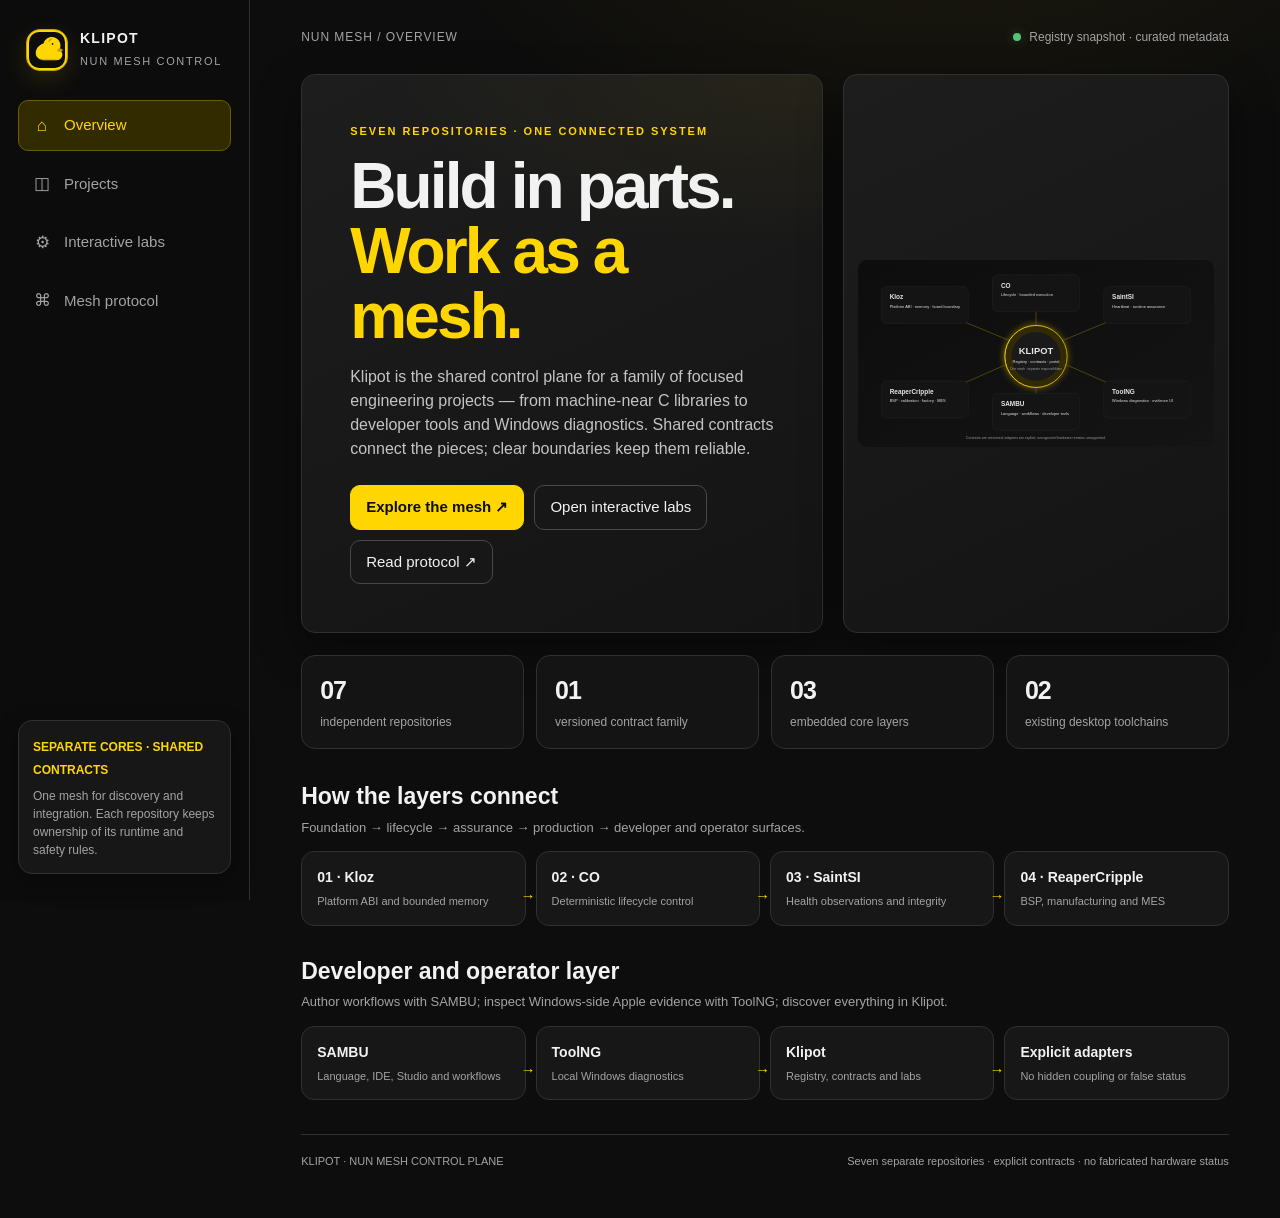
==== web/index.html @ ec39c2b4 "Modernize Klipot portal with Duck UI system" ====
<!doctype html>
<html lang="en">
<head>
<meta charset="utf-8"><meta name="viewport" content="width=device-width,initial-scale=1">
<meta name="theme-color" content="#0D0D0D"><meta name="description" content="NUN Mesh — a connected engineering workspace for seven focused repositories.">
<title>Klipot · NUN Mesh</title>
<style>
:root{color-scheme:dark;--bg:#091321;--surface:#101f31;--surface2:#15283e;--stroke:#28425e;--ink:#edf5ff;--muted:#9bb0c8;--mint:#78e0c7;--blue:#7aa9ff;--gold:#f0c36a;--red:#ff7e85;--green:#7bd7a7;--radius:18px;font:15px/1.5 Inter,ui-sans-serif,system-ui,-apple-system,"Segoe UI",sans-serif}
*{box-sizing:border-box}body{margin:0;background:radial-gradient(1100px 620px at 70% -10%,#1a3350 0%,transparent 60%),var(--bg);color:var(--ink);min-height:100vh}button,input,select{font:inherit}button{cursor:pointer}a{color:inherit;text-decoration:none}.app{display:grid;grid-template-columns:250px minmax(0,1fr);min-height:100vh}.rail{position:sticky;top:0;height:100vh;padding:26px 18px;background:rgba(8,18,31,.88);border-right:1px solid var(--stroke);backdrop-filter:blur(16px);display:flex;flex-direction:column;gap:26px}.brand{display:flex;align-items:center;gap:12px;padding:2px 8px}.sigil{display:grid;place-items:center;width:42px;height:42px;border-radius:14px;background:linear-gradient(135deg,var(--mint),var(--blue));color:#071321;font-size:22px;font-weight:900;box-shadow:0 0 34px #72d9ca40}.brand strong{display:block;letter-spacing:.12em;font-size:14px}.brand small{color:var(--muted);font-size:11px;letter-spacing:.15em}.nav{display:grid;gap:7px}.nav button{display:flex;align-items:center;gap:12px;border:1px solid transparent;border-radius:12px;background:transparent;color:var(--muted);text-align:left;padding:12px 13px;transition:background .18s,border-color .18s,color .18s,transform .18s}.nav button:hover{background:#14273b;color:var(--ink);transform:translateX(2px)}.nav button[aria-current=page]{background:#17334a;border-color:#315b70;color:var(--mint)}.nav .ico{width:20px;text-align:center;font-size:17px}.rail-note{margin-top:auto;padding:14px;border:1px solid var(--stroke);border-radius:14px;background:#0d1b2b}.rail-note b{font-size:12px;color:var(--mint)}.rail-note p{margin:7px 0 0;color:var(--muted);font-size:12px}.content{min-width:0;padding:28px clamp(18px,4vw,58px) 48px;max-width:1600px;width:100%;margin:auto}.topbar{display:flex;justify-content:space-between;align-items:center;gap:16px;margin-bottom:28px}.crumb{font-size:12px;color:var(--muted);letter-spacing:.08em;text-transform:uppercase}.status{display:flex;gap:8px;align-items:center;color:var(--muted);font-size:12px}.dot{width:8px;height:8px;border-radius:99px;background:var(--green);box-shadow:0 0 12px #7bd7a766}.view{animation:enter .32s ease both}.view[hidden]{display:none}@keyframes enter{from{opacity:0;transform:translateY(9px)}to{opacity:1;transform:none}}.hero{display:grid;grid-template-columns:1.15fr .85fr;gap:20px;align-items:stretch}.hero-copy,.hero-visual,.panel,.project,.lab{border:1px solid var(--stroke);border-radius:var(--radius);background:linear-gradient(145deg,#12253a,#0e1d2f);box-shadow:0 18px 60px #0002}.hero-copy{padding:clamp(24px,4vw,48px)}.eyebrow{color:var(--mint);font-size:11px;font-weight:800;text-transform:uppercase;letter-spacing:.18em}.hero h1{font-size:clamp(36px,5vw,64px);line-height:1.02;letter-spacing:-.045em;margin:14px 0 16px}.hero h1 span{color:var(--mint)}.lead{color:#b6c8dc;max-width:680px;font-size:16px}.actions{display:flex;gap:10px;flex-wrap:wrap;margin-top:24px}.btn{border:1px solid var(--stroke);border-radius:12px;padding:10px 15px;color:var(--ink);background:#172b40;transition:transform .16s,background .16s,border-color .16s,box-shadow .16s}.btn:hover{transform:translateY(-2px);background:#203b55;border-color:#52738d;box-shadow:0 8px 25px #0003}.btn:active{transform:translateY(1px) scale(.98)}.btn.primary{color:#061520;background:linear-gradient(110deg,var(--mint),#9bcaff);border:0;font-weight:800}.btn.primary:hover{filter:brightness(1.08)}.btn.small{padding:7px 10px;font-size:12px}.hero-visual{padding:14px;display:grid;place-items:center;overflow:hidden}.hero-visual img{width:100%;height:auto;display:block}.metrics{display:grid;grid-template-columns:repeat(4,1fr);gap:12px;margin:22px 0 30px}.metric{padding:16px 18px;border:1px solid var(--stroke);border-radius:14px;background:#0e1d2d}.metric strong{font-size:25px;display:block;letter-spacing:-.04em}.metric small{color:var(--muted);font-size:12px}.section-head{display:flex;justify-content:space-between;align-items:end;gap:15px;margin:28px 0 14px}.section-head h2{margin:0;font-size:23px}.section-head p{margin:4px 0 0;color:var(--muted);font-size:13px}.toolbar{display:flex;gap:8px;flex-wrap:wrap}.field{background:#0d1b2a;border:1px solid var(--stroke);border-radius:11px;padding:9px 11px;color:var(--ink);min-width:170px}.grid{display:grid;grid-template-columns:repeat(3,minmax(0,1fr));gap:13px}.project{padding:18px;transition:transform .2s,border-color .2s,box-shadow .2s}.project:hover{transform:translateY(-3px);border-color:#4d7594;box-shadow:0 18px 40px #0004}.project-top{display:flex;justify-content:space-between;align-items:center;gap:10px;flex-wrap:wrap}.project h3{font-size:19px;margin:12px 0 5px}.project p{color:var(--muted);font-size:13px;min-height:58px;margin:0}.tag{display:inline-flex;padding:4px 8px;border:1px solid #34516c;border-radius:99px;color:#b5c9df;font-size:10px;letter-spacing:.04em;text-transform:uppercase}.tag.mint{border-color:#327266;color:var(--mint)}.project-actions{display:flex;gap:8px;flex-wrap:wrap;margin-top:15px}.flow{display:grid;grid-template-columns:repeat(4,minmax(0,1fr));gap:10px}.node{padding:15px;border:1px solid var(--stroke);border-radius:13px;background:#102136;position:relative}.node strong{display:block;font-size:14px}.node small{display:block;color:var(--muted);font-size:11px;margin-top:5px}.node:after{content:"→";position:absolute;right:-11px;top:45%;color:var(--mint);z-index:2}.node:last-child:after{display:none}.panel{padding:20px}.panel h3{margin:0 0 8px}.panel p{color:var(--muted);font-size:13px}.labs-grid{display:grid;grid-template-columns:repeat(2,minmax(0,1fr));gap:14px}.lab{padding:20px}.lab h3{margin:0 0 5px}.lab .sub{font-size:12px;color:var(--muted);margin:0 0 14px}.lab-controls{display:flex;gap:8px;align-items:end;flex-wrap:wrap}.lab-controls label{display:grid;gap:5px;color:var(--muted);font-size:11px}.lab-controls input{width:100px}.readout{margin-top:14px;padding:12px;border-radius:11px;background:#091726;border:1px solid #243d57;font:12px/1.55 ui-monospace,SFMono-Regular,Consolas,monospace;color:#c2d8e9;min-height:48px;white-space:pre-wrap}.readout .ok{color:var(--green)}.readout .warn{color:var(--gold)}.readout .bad{color:var(--red)}.progress{height:8px;border-radius:99px;background:#1d3349;overflow:hidden;margin-top:8px}.progress span{display:block;height:100%;width:0;background:linear-gradient(90deg,var(--mint),var(--blue));transition:width .22s}.protocol{display:grid;grid-template-columns:1fr 1fr;gap:12px}.protocol .panel{box-shadow:none}.protocol ul{padding-left:18px;color:var(--muted);font-size:13px}.note{border-left:3px solid var(--gold);padding:10px 14px;background:#211d15;color:#dfc894;border-radius:0 10px 10px 0;font-size:12px;margin:14px 0}.toast{position:fixed;right:22px;bottom:22px;padding:12px 16px;border:1px solid #456b7c;border-radius:12px;background:#10283a;box-shadow:0 14px 40px #0007;opacity:0;transform:translateY(12px);pointer-events:none;transition:.22s;z-index:20}.toast.show{opacity:1;transform:none}.footer{margin-top:34px;padding-top:18px;border-top:1px solid var(--stroke);display:flex;justify-content:space-between;gap:12px;color:var(--muted);font-size:11px}button:focus-visible,a:focus-visible,input:focus-visible,select:focus-visible{outline:2px solid var(--mint);outline-offset:3px}
@media(max-width:1050px){.app{grid-template-columns:205px minmax(0,1fr)}.grid{grid-template-columns:repeat(2,minmax(0,1fr))}.hero{grid-template-columns:1fr}.hero-visual{max-height:250px}.hero-visual img{max-height:225px;object-fit:contain}.metrics{grid-template-columns:repeat(2,1fr)}}
@media(max-width:700px){.app{display:block}.rail{position:sticky;height:auto;padding:10px 12px;z-index:10;border-right:0;border-bottom:1px solid var(--stroke)}.brand{padding:2px}.sigil{width:34px;height:34px}.brand strong{font-size:12px}.nav{display:flex;overflow:auto;gap:5px}.nav button{white-space:nowrap;padding:8px 10px;font-size:12px}.nav .ico{display:none}.rail-note{display:none}.content{padding:19px 14px 35px}.topbar{margin-bottom:18px}.grid,.labs-grid,.protocol{grid-template-columns:1fr}.flow{grid-template-columns:repeat(2,1fr)}.node:nth-child(2):after{display:none}.project p{min-height:0}.footer{display:block}.footer span{display:block;margin-top:5px}}
@media(prefers-reduced-motion:reduce){*,*::before,*::after{scroll-behavior:auto!important;animation-duration:.01ms!important;animation-iteration-count:1!important;transition-duration:.01ms!important}}
</style>

<link rel="stylesheet" href="../assets/duck-ui/duck-ui.css">
<style id="duck-portal-theme">
:root{--bg:#0D0D0D;--surface:#171717;--surface2:#1D1D1D;--stroke:#303030;--ink:#F2F2F2;--muted:#A3A3A3;--mint:#FFD600;--blue:#BFA100;--gold:#FFD600;--red:#FF6262;--green:#56C477;--radius:14px}
body{background:radial-gradient(900px 520px at 74% -12%,#FFD60012 0%,transparent 62%),#0D0D0D;color:#F2F2F2}
.rail{background:rgba(13,13,13,.96);border-right-color:#303030;backdrop-filter:blur(18px)}
.brand{gap:12px}.sigil{background:#FFD600;color:#0D0D0D;border:1px solid #BFA100;box-shadow:0 8px 24px #FFD60020}
.sigil img{display:block;width:36px;height:36px;border-radius:10px}
.brand strong{letter-spacing:.09em}.brand small{color:#A3A3A3}
.nav button{min-height:44px;border-radius:10px;border-color:transparent;color:#A3A3A3;transition:background .18s,border-color .18s,color .18s,transform .12s}
.nav button:hover{background:#242424;border-color:#303030;color:#F2F2F2;transform:translateX(2px)}
.nav button[aria-current=page]{background:#332B00;border-color:#6C5B00;color:#FFD600}
.rail-note{background:#171717;border-color:#303030;box-shadow:0 8px 24px #0005}.rail-note b{color:#FFD600}
.content{color:#F2F2F2}.crumb{color:#A3A3A3}.status{color:#A3A3A3}.dot{background:#56C477;box-shadow:0 0 12px #56C47755}
.hero-copy,.hero-visual,.panel,.project,.lab{background:linear-gradient(155deg,#1D1D1D,#141414);border-color:#303030;box-shadow:0 16px 44px #0006}
.hero-copy{background:radial-gradient(600px 250px at 96% 0%,#FFD6000D,transparent 68%),linear-gradient(155deg,#1D1D1D,#141414)}
.eyebrow{color:#FFD600}.hero h1 span{color:#FFD600}.lead{color:#C4C4C4}
.btn{min-height:42px;background:#171717;border-color:#484848;color:#F2F2F2;border-radius:10px}
.btn:hover{background:#242424;border-color:#6C5B00;box-shadow:0 8px 25px #0006;transform:translateY(-2px)}
.btn:active{transform:translateY(1px) scale(.99)}
.btn.primary{color:#0D0D0D;background:#FFD600;border:1px solid #FFD600;font-weight:800}
.btn.primary:hover{background:#FFE34D;border-color:#FFE34D;filter:none}
.metric{background:#141414;border-color:#303030}.metric small{color:#A3A3A3}
.section-head p,.project p,.panel p,.lab .sub{color:#A3A3A3}
.node{background:#171717;border-color:#303030}.node:after{color:#FFD600}
.tag{border-color:#484848;color:#C4C4C4;background:#141414}.tag.mint{border-color:#6C5B00;color:#FFD600}
.field{background:#141414;border-color:#303030;color:#F2F2F2;min-height:42px}
.readout{background:#0D0D0D;border-color:#303030;color:#C4C4C4}
.readout .ok{color:#56C477}.readout .warn{color:#FFD600}.readout .bad{color:#FF6262}
.progress{background:#303030}.progress span{background:#FFD600}
.note{border-left-color:#FFD600;background:#282200;color:#F0DF8A}
.toast{background:#1D1D1D;border-color:#6C5B00;border-left:4px solid #FFD600;color:#F2F2F2;box-shadow:0 16px 44px #0009}
.footer{border-top-color:#303030;color:#A3A3A3}
button:focus-visible,a:focus-visible,input:focus-visible,select:focus-visible{outline:2px solid #FFD600;outline-offset:3px}
@media(prefers-reduced-motion:reduce){.view{animation:none!important}*{scroll-behavior:auto!important;transition-duration:.01ms!important}}
</style>

</head>
<body>
<div class="app">
<aside class="rail">
  <div class="brand"><div class="sigil"><img src="../assets/duck-ui/duck-mark.svg" alt="" aria-hidden="true"></div><div><strong>KLIPOT</strong><small>NUN MESH CONTROL</small></div></div>
  <nav class="nav" aria-label="Primary navigation">
    <button data-view="overview" aria-current="page"><span class="ico">⌂</span>Overview</button>
    <button data-view="projects"><span class="ico">◫</span>Projects</button>
    <button data-view="labs"><span class="ico">⚙</span>Interactive labs</button>
    <button data-view="protocol"><span class="ico">⌘</span>Mesh protocol</button>
  </nav>
  <div class="rail-note"><b>SEPARATE CORES · SHARED CONTRACTS</b><p>One mesh for discovery and integration. Each repository keeps ownership of its runtime and safety rules.</p></div>
</aside>
<main class="content">
<div class="topbar"><div class="crumb" id="crumb">NUN MESH / OVERVIEW</div><div class="status"><span class="dot"></span>Registry snapshot · curated metadata</div></div>
<section class="view" id="view-overview">
  <div class="hero"><div class="hero-copy"><div class="eyebrow">Seven repositories · one connected system</div><h1>Build in parts.<br><span>Work as a mesh.</span></h1><p class="lead">Klipot is the shared control plane for a family of focused engineering projects — from machine-near C libraries to developer tools and Windows diagnostics. Shared contracts connect the pieces; clear boundaries keep them reliable.</p><div class="actions"><button class="btn primary" data-go="projects">Explore the mesh ↗</button><button class="btn" data-go="labs">Open interactive labs</button><a class="btn" href="https://github.com/bboroski/Klipot/blob/main/docs/INTEGRATION_PROTOCOL.md" target="_blank" rel="noopener">Read protocol ↗</a></div></div><div class="hero-visual"><img src="../assets/nun-mesh-overview.svg" alt="NUN Mesh architecture diagram connecting seven separate repositories through Klipot"></div></div>
  <div class="metrics"><div class="metric"><strong>07</strong><small>independent repositories</small></div><div class="metric"><strong>01</strong><small>versioned contract family</small></div><div class="metric"><strong>03</strong><small>embedded core layers</small></div><div class="metric"><strong>02</strong><small>existing desktop toolchains</small></div></div>
  <div class="section-head"><div><h2>How the layers connect</h2><p>Foundation → lifecycle → assurance → production → developer and operator surfaces.</p></div></div>
  <div class="flow"><div class="node"><strong>01 · Kloz</strong><small>Platform ABI and bounded memory</small></div><div class="node"><strong>02 · CO</strong><small>Deterministic lifecycle control</small></div><div class="node"><strong>03 · SaintSI</strong><small>Health observations and integrity</small></div><div class="node"><strong>04 · ReaperCripple</strong><small>BSP, manufacturing and MES</small></div></div>
  <div class="section-head"><div><h2>Developer and operator layer</h2><p>Author workflows with SAMBU; inspect Windows-side Apple evidence with ToolNG; discover everything in Klipot.</p></div></div>
  <div class="flow"><div class="node"><strong>SAMBU</strong><small>Language, IDE, Studio and workflows</small></div><div class="node"><strong>ToolNG</strong><small>Local Windows diagnostics</small></div><div class="node"><strong>Klipot</strong><small>Registry, contracts and labs</small></div><div class="node"><strong>Explicit adapters</strong><small>No hidden coupling or false status</small></div></div>
</section>
<section class="view" id="view-projects" hidden>
  <div class="section-head"><div><div class="eyebrow">Repository directory</div><h2>Seven focused projects</h2><p>Filter by domain, inspect the role, then jump straight into the source.</p></div></div>
  <div class="toolbar"><input class="field" id="search" type="search" placeholder="Search repositories…" aria-label="Search repositories"><select class="field" id="filter" aria-label="Filter repositories"><option value="all">All domains</option><option value="embedded">Embedded core</option><option value="hardware">Hardware / manufacturing</option><option value="developer">Developer tools</option><option value="control">Control plane</option></select></div>
  <div class="grid" id="project-grid" style="margin-top:14px"></div><div class="note">Repository maturity labels are curated snapshots, not live CI results. Follow each repository's own build and hardware-validation instructions.</div>
</section>
<section class="view" id="view-labs" hidden>
  <div class="eyebrow">Interactive API concept demos</div><h2 style="font-size:30px;margin:8px 0">Small labs. Real rules.</h2><p class="lead">Click the controls, trigger transitions, and see the invariants change. These browser sandboxes model API concepts; they do not execute the C libraries or touch connected hardware.</p>
  <div class="labs-grid" style="margin-top:18px">
    <article class="lab"><h3>Kloz · Arena allocator</h3><p class="sub">Caller-owned capacity · power-of-two alignment · no hidden heap</p><div class="lab-controls"><label>Bytes<input class="field" id="arena-size" type="number" min="1" max="1024" value="128"></label><label>Alignment<input class="field" id="arena-align" type="number" min="1" max="256" value="16"></label><button class="btn primary small" id="arena-alloc">Allocate</button><button class="btn small" id="arena-reset">Reset</button></div><div class="progress"><span id="arena-bar"></span></div><div class="readout" id="arena-out" aria-live="polite">Arena: 0 / 1024 bytes used.</div></article>
    <article class="lab"><h3>CO · Lifecycle runtime</h3><p class="sub">One step per poll · explicit fault state · guarded shutdown</p><div class="lab-controls"><button class="btn primary small" id="co-start">Start</button><button class="btn small" id="co-step">Run step</button><button class="btn small" id="co-fail">Inject step error</button><button class="btn small" id="co-stop">Stop</button></div><div class="readout" id="co-out" aria-live="polite">State: STOPPED · cycles: 0</div></article>
    <article class="lab"><h3>SaintSI · Heartbeat monitor</h3><p class="sub">Rollover-aware time · stale components are observations, not actions</p><div class="lab-controls"><label>Tick advance<input class="field" id="health-advance" type="number" min="1" max="100" value="5"></label><button class="btn primary small" id="health-heartbeat">Heartbeat</button><button class="btn small" id="health-tick">Advance time</button><button class="btn small" id="health-check">Check</button></div><div class="readout" id="health-out" aria-live="polite">Component 0x01 · tick 0 · timeout 20 · healthy</div></article>
    <article class="lab"><h3>ReaperCripple · Capability gate</h3><p class="sub">Validate all required capabilities before running a bootstrap stage</p><div class="lab-controls" style="align-items:center"><label><input type="checkbox" class="cap" value="clock" checked> Monotonic clock</label><label><input type="checkbox" class="cap" value="sensor"> Sensor input</label><label><input type="checkbox" class="cap" value="supply"> Supply monitor</label><label><input type="checkbox" class="cap" value="fixture"> Fixture evidence</label></div><div class="lab-controls" style="margin-top:12px"><button class="btn primary small" id="gate-validate">Validate stages</button><button class="btn small" id="gate-reset">Reset demo</button></div><div class="readout" id="gate-out" aria-live="polite">Required stages: clock → sensor → supply → fixture. Awaiting validation.</div></article>
  </div>
</section>
<section class="view" id="view-protocol" hidden>
  <div class="eyebrow">Integration contract · major version 1</div><h2 style="font-size:30px;margin:8px 0">Connect deliberately.</h2><p class="lead">The mesh is a contract graph, not a monolithic binary. Each dependency is opt-in, versioned and visible.</p>
  <div class="protocol" style="margin-top:18px"><article class="panel"><h3>Machine-near contract</h3><ul><li>Kloz defines status, memory and versioned platform operations.</li><li>CO owns lifecycle state and callback sequencing.</li><li>SaintSI observes progress with a caller-owned timebase.</li><li>ReaperCripple composes board services, bootstrap, fixture and manufacturing policy.</li></ul></article><article class="panel"><h3>Developer and desktop contract</h3><ul><li>SAMBU describes bounded workflows and supplies the language/tooling layer.</li><li>ToolNG embeds a portable policy/workflow core, not the Python runtime.</li><li>Klipot indexes capabilities, documentation and compatibility boundaries.</li><li>Browser labs are illustrative simulations, not device evidence.</li></ul></article><article class="panel"><h3>Evidence vocabulary</h3><ul><li><b>Observed</b> — the check ran and produced a measured result.</li><li><b>Not found</b> — the check ran, but the target was absent.</li><li><b>Unknown</b> — access or coverage was insufficient.</li><li><b>Failed</b> — a completed operation returned an error.</li><li><b>Passed</b> — all declared requirements were measured and satisfied.</li></ul></article><article class="panel"><h3>Version and safety rules</h3><ul><li>Use fixed-width C fields and explicit size/version markers.</li><li>Never serialize native structs by copying memory.</li><li>Convert clock units explicitly and bound wrap intervals.</li><li>Never infer pinouts or operating limits from generic profiles.</li><li>Host tests do not replace target and hardware-in-the-loop validation.</li></ul></article></div>
  <div class="actions"><a class="btn primary" href="https://github.com/bboroski/Klipot/blob/main/docs/INTEGRATION_PROTOCOL.md" target="_blank" rel="noopener">Open full protocol ↗</a><a class="btn" href="https://github.com/bboroski/Klipot/blob/main/contracts/mesh-envelope.h" target="_blank" rel="noopener">C ABI reference ↗</a><a class="btn" href="https://github.com/bboroski/Klipot/blob/main/registry/ecosystem.json" target="_blank" rel="noopener">Machine-readable registry ↗</a></div>
</section>
<footer class="footer"><span>KLIPOT · NUN MESH CONTROL PLANE</span><span>Seven separate repositories · explicit contracts · no fabricated hardware status</span></footer>
</main></div><div class="toast" id="toast" role="status" aria-live="polite"></div>
<script>
const projects=[
{id:"klipot",name:"Klipot",domain:"control",role:"Control plane & ecosystem portal",desc:"Repository registry, versioned contracts, system map and interactive API-concept labs.",maturity:"Portal bootstrap",accent:"mint",url:"https://github.com/bboroski/Klipot",clone:"https://github.com/bboroski/Klipot.git"},
{id:"kloz",name:"Kloz",domain:"embedded",role:"Machine-near platform substrate",desc:"C11 status ABI, caller-owned arena memory and versioned CPU/board operations.",maturity:"Host-tested core",accent:"mint",url:"https://github.com/bboroski/Kloz",clone:"https://github.com/bboroski/Kloz.git"},
{id:"co",name:"CO",domain:"embedded",role:"Deterministic lifecycle runtime",desc:"Allocation-free start, one-step polling, failure retention and reverse cleanup policy.",maturity:"Host-tested core",accent:"mint",url:"https://github.com/bboroski/CO",clone:"https://github.com/bboroski/CO.git"},
{id:"saintsi",name:"SaintSI",domain:"embedded",role:"Runtime assurance & integrity",desc:"Bounded heartbeat registry, rollover-safe checks and non-cryptographic CRC-32.",maturity:"Host-tested core",accent:"mint",url:"https://github.com/bboroski/SaintSI",clone:"https://github.com/bboroski/SaintSI.git"},
{id:"reapercripple",name:"ReaperCripple",domain:"hardware",role:"Hardware & manufacturing engineering",desc:"BSP adapters, staged bootstrap, pinout governance, calibration, fixtures and MES event bridges.",maturity:"Target validation required",accent:"gold",url:"https://github.com/bboroski/ReaperCripple",clone:"https://github.com/bboroski/ReaperCripple.git"},
{id:"sambu",name:"SAMBU",domain:"developer",role:"Language, IDE & workflow toolkit",desc:"Experimental language with Tkinter IDE, Duck Studio, domain modules and deterministic workflow descriptions.",maturity:"Experimental alpha",accent:"blue",url:"https://github.com/bboroski/SAMBU",clone:"https://github.com/bboroski/SAMBU.git",guide:"https://github.com/bboroski/SAMBU/blob/main/docs/DUCK_STUDIO.md"},
{id:"toolng",name:"ToolNG",domain:"developer",role:"Native Windows diagnostics",desc:"C17/Win32 Apple USB observation, evidence-aware readiness, local reports and safe guidance.",maturity:"Native desktop",accent:"blue",url:"https://github.com/bboroski/ToolNG",clone:"https://github.com/bboroski/ToolNG.git",guide:"https://github.com/bboroski/ToolNG/blob/main/docs/GUI_DESIGN.md"}
];
const $=s=>document.querySelector(s),$$=s=>Array.from(document.querySelectorAll(s));
function toast(msg){const t=$("#toast");t.textContent=msg;t.classList.add("show");clearTimeout(toast.timer);toast.timer=setTimeout(()=>t.classList.remove("show"),2200)}
function go(name){$$(".view").forEach(v=>{v.hidden=v.id!=="view-"+name});$$(".nav button").forEach(b=>{if(b.dataset.view===name)b.setAttribute("aria-current","page");else b.removeAttribute("aria-current")});$("#crumb").textContent="NUN MESH / "+name.toUpperCase();location.hash=name}
function projectMarkup(p){let guide=p.guide?'<a class="btn small" href="'+p.guide+'" target="_blank" rel="noopener">GUI guide ↗</a>':"";return '<article class="project"><div class="project-top"><span class="tag '+(p.accent==="mint"?"mint":"")+'">'+p.domain+'</span><span class="tag">'+p.maturity+'</span></div><h3>'+p.name+'</h3><p><b>'+p.role+'</b><br>'+p.desc+'</p><div class="project-actions"><a class="btn small primary" href="'+p.url+'" target="_blank" rel="noopener">Open repository ↗</a><button class="btn small" data-copy="'+p.clone+'">Copy clone URL</button>'+guide+'</div></article>'}
function renderProjects(){const q=$("#search").value.toLowerCase(),f=$("#filter").value;const list=projects.filter(p=>(f==="all"||p.domain===f)&&[p.name,p.role,p.desc,p.maturity].join(" ").toLowerCase().includes(q));$("#project-grid").innerHTML=list.map(projectMarkup).join("")||'<div class="panel">No repositories match that filter.</div>'}
$$(".nav button").forEach(b=>b.addEventListener("click",()=>go(b.dataset.view)));$$("[data-go]").forEach(b=>b.addEventListener("click",()=>go(b.dataset.go)));
$("#search").addEventListener("input",renderProjects);$("#filter").addEventListener("change",renderProjects);$("#project-grid").addEventListener("click",async e=>{const b=e.target.closest("[data-copy]");if(!b)return;try{await navigator.clipboard.writeText(b.dataset.copy);toast("Clone URL copied")}catch{toast("Clipboard unavailable: "+b.dataset.copy)}});renderProjects();
let arena={used:0};$("#arena-alloc").onclick=()=>{const n=Number($("#arena-size").value),a=Number($("#arena-align").value);if(!Number.isInteger(n)||n<1||n>1024||!Number.isInteger(a)||a<1||(a&(a-1))!==0){$("#arena-out").innerHTML='<span class="bad">Rejected: size must be 1–1024 and alignment must be a power of two.</span>';return}const pad=(a-arena.used%a)%a;if(arena.used+pad+n>1024){$("#arena-out").innerHTML='<span class="bad">Out of capacity: request would exceed 1024 bytes.</span>';return}arena.used+=pad+n;$("#arena-bar").style.width=(arena.used/1024*100)+"%";$("#arena-out").textContent="Allocated "+n+" bytes · alignment "+a+" · padding "+pad+"\nUsed: "+arena.used+" / 1024 bytes."};$("#arena-reset").onclick=()=>{arena.used=0;$("#arena-bar").style.width="0%";$("#arena-out").textContent="Arena reset. Used: 0 / 1024 bytes."};
let co={state:"STOPPED",cycles:0};function paintCo(msg){$("#co-out").innerHTML="State: <b>"+co.state+"</b> · cycles: "+co.cycles+(msg?"\n"+msg:"");$("#co-step").disabled=co.state!=="RUNNING";$("#co-fail").disabled=co.state!=="RUNNING";$("#co-start").disabled=co.state!=="STOPPED";$("#co-stop").disabled=co.state==="STOPPED"||co.state==="STEPPING"}$("#co-start").onclick=()=>{if(co.state!=="STOPPED")return;co.state="STARTING";paintCo("init callback accepted");co.state="RUNNING";paintCo("init completed → RUNNING")};$("#co-step").onclick=()=>{if(co.state!=="RUNNING")return;co.state="STEPPING";paintCo("one bounded poll callback");co.cycles=Math.min(0xffffffff,co.cycles+1);co.state="RUNNING";paintCo("step returned CO_OK")};$("#co-fail").onclick=()=>{if(co.state!=="RUNNING")return;co.state="STEPPING";co.cycles=Math.min(0xffffffff,co.cycles+1);co.state="FAULTED";paintCo("step returned non-zero · fault retained · no implicit retry")};$("#co-stop").onclick=()=>{if(co.state==="STOPPED"||co.state==="STEPPING")return;co.state="STOPPING";paintCo("shutdown callback");co.state="STOPPED";paintCo("cleanup completed")};paintCo("");
let health={tick:0,last:0,timeout:20};function paintHealth(label){const age=(health.tick-health.last)>>>0,stale=age>health.timeout;$("#health-out").innerHTML="Component 0x01 · now "+(health.tick>>>0)+" · last heartbeat "+(health.last>>>0)+"\nAge: "+age+" / timeout "+health.timeout+" · <b class='"+(stale?"warn":"ok")+"'>"+(stale?"DEGRADED / STALE":"HEALTHY")+"</b>"+(label?"\n"+label:"")};$("#health-heartbeat").onclick=()=>{health.last=health.tick>>>0;paintHealth("heartbeat recorded")};$("#health-tick").onclick=()=>{const n=Math.max(1,Math.min(100,Number($("#health-advance").value)||1));health.tick=(health.tick+n)>>>0;paintHealth("monotonic tick advanced")};$("#health-check").onclick=()=>paintHealth("check observes state; it does not reset or feed a watchdog");paintHealth("");
const required=["clock","sensor","supply","fixture"];$("#gate-validate").onclick=()=>{const have=$$(".cap:checked").map(x=>x.value),missing=required.filter(x=>!have.includes(x));$("#gate-out").innerHTML=missing.length?'<span class="warn">BLOCKED BEFORE BOOT</span>\nMissing: '+missing.join(", ")+'\nNo initializer would run.':'<span class="ok">CAPABILITY GATE PASSED</span>\nAll four declared requirements are present. This is still a browser demo, not fixture evidence.'};$("#gate-reset").onclick=()=>{$$(".cap").forEach(x=>x.checked=x.value==="clock");$("#gate-out").textContent="Required stages: clock → sensor → supply → fixture. Awaiting validation."};
if(location.hash){const page=location.hash.slice(1);if(["overview","projects","labs","protocol"].includes(page))go(page)}
</script></body></html>
---- assets/duck-ui/duck-ui.css ----
/* Duck Black / Yellow UI system — shared application stylesheet.
   Load after local component styles when applying the standard to an existing UI. */
:root {
  color-scheme: dark;
  --duck-canvas: #0D0D0D;
  --duck-canvas-elevated: #101010;
  --duck-surface: #171717;
  --duck-surface-alt: #141414;
  --duck-surface-raised: #1D1D1D;
  --duck-surface-hover: #242424;
  --duck-surface-pressed: #2B2B2B;
  --duck-yellow: #FFD600;
  --duck-yellow-hover: #FFE34D;
  --duck-yellow-pressed: #BFA100;
  --duck-yellow-selected: #332B00;
  --duck-yellow-border: #6C5B00;
  --duck-text: #F2F2F2;
  --duck-text-secondary: #C4C4C4;
  --duck-muted: #A3A3A3;
  --duck-disabled: #777777;
  --duck-border: #303030;
  --duck-border-strong: #484848;
  --duck-success: #56C477;
  --duck-success-surface: #142319;
  --duck-warning: #FFD600;
  --duck-warning-surface: #282200;
  --duck-danger: #FF6262;
  --duck-danger-surface: #351717;
  --duck-info: #C7B34A;
  --duck-info-surface: #24200F;
  --duck-focus: #FFD600;
  --duck-radius-sm: 4px;
  --duck-radius-control: 8px;
  --duck-radius-card: 12px;
  --duck-radius-panel: 14px;
  --duck-shadow-panel: 0 8px 24px #00000040;
  --duck-shadow-float: 0 16px 44px #00000080;
  --duck-motion-fast: 110ms;
  --duck-motion: 180ms;
  --duck-motion-slow: 240ms;
  font-family: Inter, "Segoe UI", Roboto, Arial, sans-serif;
}
* { box-sizing: border-box; }
html { color-scheme: dark; scroll-behavior: smooth; }
body { background: var(--duck-canvas); color: var(--duck-text); }
button, input, select, textarea { font: inherit; }
button, [role="button"], a { -webkit-tap-highlight-color: transparent; }
button, input, select, textarea, a, [tabindex] { accent-color: var(--duck-yellow); }
:where(button, a, input, select, textarea, summary, [tabindex]):focus-visible {
  outline: 2px solid var(--duck-focus);
  outline-offset: 3px;
}
:where(input, select, textarea) {
  color: var(--duck-text);
  background: var(--duck-surface-alt);
  border: 1px solid var(--duck-border);
  border-radius: var(--duck-radius-control);
  min-height: 40px;
}
:where(input, select, textarea):hover { border-color: var(--duck-border-strong); }
:where(input, select, textarea):focus-visible {
  border-color: var(--duck-yellow);
  box-shadow: 0 0 0 3px #FFD60022;
}
:where(button, .duck-button) {
  min-height: 40px;
  border-radius: var(--duck-radius-control);
  transition: color var(--duck-motion), background var(--duck-motion),
    border-color var(--duck-motion), box-shadow var(--duck-motion), transform var(--duck-motion-fast);
}
:where(button, .duck-button):active { transform: translateY(1px) scale(.99); }
:where(button, .duck-button):disabled,
:where(button, .duck-button)[aria-disabled="true"] {
  cursor: not-allowed;
  opacity: .55;
  transform: none;
}
.duck-shell {
  min-height: 100vh;
  display: grid;
  grid-template-columns: 248px minmax(0, 1fr);
  background: var(--duck-canvas);
  color: var(--duck-text);
}
.duck-rail {
  position: sticky; top: 0; height: 100vh;
  display: flex; flex-direction: column; gap: 20px;
  padding: 22px 16px;
  background: var(--duck-canvas-elevated);
  border-right: 1px solid var(--duck-border);
}
.duck-brand { display: flex; align-items: center; gap: 12px; min-height: 44px; }
.duck-brand img, .duck-mark { width: 40px; height: 40px; flex: 0 0 auto; }
.duck-nav { display: grid; gap: 6px; }
.duck-nav a, .duck-nav button {
  display: flex; align-items: center; gap: 11px;
  min-height: 44px; padding: 9px 12px;
  color: var(--duck-muted); background: transparent;
  border: 1px solid transparent; border-radius: 10px;
  text-align: left; text-decoration: none;
}
.duck-nav a:hover, .duck-nav button:hover {
  color: var(--duck-text); background: var(--duck-surface-hover);
}
.duck-nav [aria-current="page"], .duck-nav .is-active {
  color: var(--duck-yellow); background: var(--duck-yellow-selected);
  border-color: var(--duck-yellow-border);
}
.duck-main { min-width: 0; padding: 24px clamp(16px, 3vw, 48px) 40px; }
.duck-topbar {
  min-height: 60px; display: flex; align-items: center;
  justify-content: space-between; gap: 14px;
  border-bottom: 1px solid var(--duck-border); margin-bottom: 24px;
}
.duck-panel, .duck-card {
  min-width: 0; background: var(--duck-surface);
  border: 1px solid var(--duck-border); border-radius: var(--duck-radius-card);
  box-shadow: var(--duck-shadow-panel);
}
.duck-card { padding: 18px; }
.duck-card:hover { border-color: var(--duck-border-strong); }
.duck-card.is-selected, .duck-card[aria-selected="true"] {
  border-color: var(--duck-yellow);
  box-shadow: 0 0 0 1px var(--duck-yellow), 0 0 18px #FFD60018;
}
.duck-button-primary {
  color: var(--duck-canvas); background: var(--duck-yellow);
  border: 1px solid var(--duck-yellow); font-weight: 750;
  padding: 9px 15px;
}
.duck-button-primary:hover { background: var(--duck-yellow-hover); border-color: var(--duck-yellow-hover); }
.duck-button-secondary {
  color: var(--duck-yellow); background: var(--duck-surface);
  border: 1px solid var(--duck-yellow-border); padding: 9px 15px;
}
.duck-button-secondary:hover { background: var(--duck-yellow-selected); border-color: var(--duck-yellow); }
.duck-button-ghost {
  color: var(--duck-text-secondary); background: transparent;
  border: 1px solid transparent; padding: 8px 12px;
}
.duck-button-ghost:hover { background: var(--duck-surface-hover); color: var(--duck-text); }
.duck-pill, .duck-chip {
  display: inline-flex; align-items: center; gap: 7px;
  min-height: 28px; padding: 4px 10px;
  border-radius: 999px; border: 1px solid var(--duck-border);
  color: var(--duck-text-secondary); background: var(--duck-surface-alt);
  font-size: 12px; line-height: 1.25;
}
.duck-pill.is-active, .duck-chip.is-active {
  color: var(--duck-yellow); border-color: var(--duck-yellow-border);
  background: var(--duck-yellow-selected);
}
.duck-status {
  display: inline-flex; align-items: center; gap: 7px;
  min-height: 28px; padding: 4px 10px; border-radius: 999px;
  font-size: 12px; font-weight: 700;
}
.duck-status[data-state="success"] { color: var(--duck-success); background: var(--duck-success-surface); }
.duck-status[data-state="warning"] { color: var(--duck-warning); background: var(--duck-warning-surface); }
.duck-status[data-state="error"] { color: var(--duck-danger); background: var(--duck-danger-surface); }
.duck-status[data-state="info"] { color: var(--duck-info); background: var(--duck-info-surface); }
.duck-grid { display: grid; gap: 14px; grid-template-columns: repeat(auto-fit, minmax(min(100%, 260px), 1fr)); }
.duck-metric { padding: 16px; background: var(--duck-surface-alt); border: 1px solid var(--duck-border); border-radius: 12px; }
.duck-metric strong { display: block; font-size: clamp(22px, 3vw, 30px); font-variant-numeric: tabular-nums; }
.duck-metric small { color: var(--duck-muted); }
.duck-progress { height: 8px; border-radius: 99px; background: var(--duck-surface-pressed); overflow: hidden; }
.duck-progress > span { display: block; height: 100%; width: var(--value, 0%); background: var(--duck-yellow); transition: width var(--duck-motion-slow); }
.duck-track { display: grid; grid-template-columns: minmax(120px, 220px) minmax(0, 1fr); min-height: 48px; border-bottom: 1px solid var(--duck-border); }
.duck-lane { position: relative; min-width: 0; background-image: linear-gradient(to right, transparent 0, transparent calc(25% - 1px), #303030 25%); }
.duck-clip { position: absolute; inset-block: 6px; min-width: 22px; border: 1px solid var(--duck-yellow-border); border-radius: 7px; background: #FFD60022; }
.duck-wave { height: 100%; opacity: .92; color: var(--duck-yellow); }
.duck-region { position: absolute; inset-block: 0; background: #FFD60016; border-inline: 1px solid var(--duck-yellow); pointer-events: none; }
.duck-playhead { position: absolute; inset-block: 0; width: 2px; background: var(--duck-yellow); box-shadow: 0 0 9px #FFD60070; pointer-events: none; }
.duck-processor { padding: 14px; background: var(--duck-surface); border: 1px solid var(--duck-border); border-radius: 12px; }
.duck-knob { width: 44px; height: 44px; border: 3px solid var(--duck-border-strong); border-top-color: var(--duck-yellow); border-radius: 50%; display: grid; place-items: center; font: 12px ui-monospace, monospace; }
.duck-segmented { display: inline-flex; gap: 3px; padding: 3px; background: var(--duck-surface-alt); border: 1px solid var(--duck-border); border-radius: 10px; }
.duck-segmented button { min-height: 34px; min-width: 38px; border: 0; color: var(--duck-muted); background: transparent; border-radius: 7px; padding: 5px 10px; }
.duck-segmented button[aria-pressed="true"] { color: var(--duck-canvas); background: var(--duck-yellow); font-weight: 750; }
.duck-command {
  display: flex; gap: 10px; align-items: center; padding: 10px;
  background: var(--duck-surface-raised); border: 1px solid var(--duck-border);
  border-radius: 14px; box-shadow: var(--duck-shadow-float);
}
.duck-command input { flex: 1; min-width: 0; border: 0; box-shadow: none; }
.duck-toast {
  position: fixed; z-index: 1000; right: 20px; bottom: 20px;
  max-width: min(420px, calc(100vw - 40px)); padding: 12px 16px;
  color: var(--duck-text); background: var(--duck-surface-raised);
  border: 1px solid var(--duck-border-strong); border-left: 4px solid var(--duck-yellow);
  border-radius: 10px; box-shadow: var(--duck-shadow-float);
}
.duck-tooltip {
  max-width: 320px; padding: 10px 12px; color: #0D0D0D;
  background: #F2F2F2; border-radius: 9px; box-shadow: var(--duck-shadow-float);
  font-size: 12px; line-height: 1.45;
}
.duck-scroll-fade { mask-image: linear-gradient(90deg, #000 0%, #000 92%, transparent 100%); }
.duck-muted { color: var(--duck-muted); }
.duck-mono, .duck-timecode { font-family: "JetBrains Mono", "Cascadia Code", Consolas, monospace; font-variant-numeric: tabular-nums; }
.duck-timecode { letter-spacing: .04em; color: var(--duck-yellow); }
@media (max-width: 980px) {
  .duck-shell { grid-template-columns: 200px minmax(0, 1fr); }
  .duck-rail { padding-inline: 12px; }
}
@media (max-width: 700px) {
  .duck-shell { display: block; }
  .duck-rail { position: sticky; height: auto; z-index: 30; padding: 10px 12px; border-right: 0; border-bottom: 1px solid var(--duck-border); }
  .duck-nav { display: flex; overflow-x: auto; }
  .duck-nav a, .duck-nav button { flex: 0 0 auto; white-space: nowrap; }
  .duck-main { padding: 16px 12px 28px; }
  .duck-track { grid-template-columns: 1fr; }
}
@media (prefers-reduced-motion: reduce) {
  html { scroll-behavior: auto; }
  *, *::before, *::after { animation-duration: .01ms !important; animation-iteration-count: 1 !important; transition-duration: .01ms !important; }
}
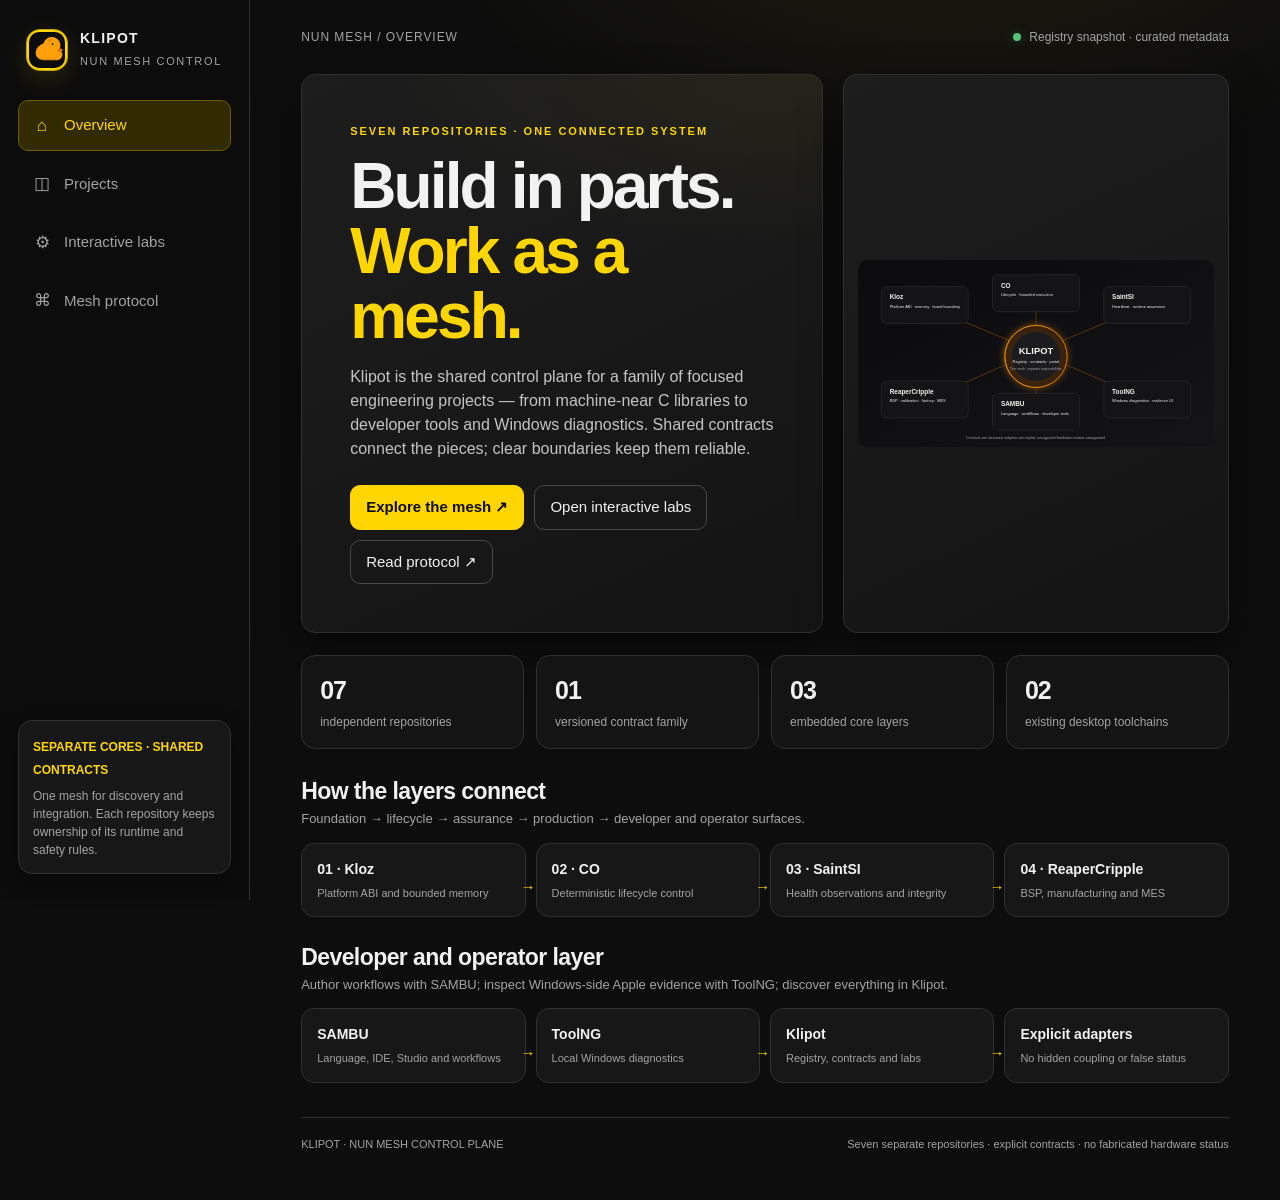
==== commit c2979528: "Align Klipot base palette with Duck UI tokens" ====
--- a/web/index.html
+++ b/web/index.html
@@ -5,7 +5,7 @@
 <meta name="theme-color" content="#0D0D0D"><meta name="description" content="NUN Mesh — a connected engineering workspace for seven focused repositories.">
 <title>Klipot · NUN Mesh</title>
 <style>
-:root{color-scheme:dark;--bg:#091321;--surface:#101f31;--surface2:#15283e;--stroke:#28425e;--ink:#edf5ff;--muted:#9bb0c8;--mint:#78e0c7;--blue:#7aa9ff;--gold:#f0c36a;--red:#ff7e85;--green:#7bd7a7;--radius:18px;font:15px/1.5 Inter,ui-sans-serif,system-ui,-apple-system,"Segoe UI",sans-serif}
+:root{color-scheme:dark;--bg:#0D0D0D;--surface:#171717;--surface2:#1D1D1D;--stroke:#303030;--ink:#F2F2F2;--muted:#A3A3A3;--mint:#FFD600;--blue:#BFA100;--gold:#FFD600;--red:#FF6262;--green:#56C477;--radius:14px;font:15px/1.5 Inter,ui-sans-serif,system-ui,-apple-system,"Segoe UI",sans-serif}
 *{box-sizing:border-box}body{margin:0;background:radial-gradient(1100px 620px at 70% -10%,#1a3350 0%,transparent 60%),var(--bg);color:var(--ink);min-height:100vh}button,input,select{font:inherit}button{cursor:pointer}a{color:inherit;text-decoration:none}.app{display:grid;grid-template-columns:250px minmax(0,1fr);min-height:100vh}.rail{position:sticky;top:0;height:100vh;padding:26px 18px;background:rgba(8,18,31,.88);border-right:1px solid var(--stroke);backdrop-filter:blur(16px);display:flex;flex-direction:column;gap:26px}.brand{display:flex;align-items:center;gap:12px;padding:2px 8px}.sigil{display:grid;place-items:center;width:42px;height:42px;border-radius:14px;background:linear-gradient(135deg,var(--mint),var(--blue));color:#071321;font-size:22px;font-weight:900;box-shadow:0 0 34px #72d9ca40}.brand strong{display:block;letter-spacing:.12em;font-size:14px}.brand small{color:var(--muted);font-size:11px;letter-spacing:.15em}.nav{display:grid;gap:7px}.nav button{display:flex;align-items:center;gap:12px;border:1px solid transparent;border-radius:12px;background:transparent;color:var(--muted);text-align:left;padding:12px 13px;transition:background .18s,border-color .18s,color .18s,transform .18s}.nav button:hover{background:#14273b;color:var(--ink);transform:translateX(2px)}.nav button[aria-current=page]{background:#17334a;border-color:#315b70;color:var(--mint)}.nav .ico{width:20px;text-align:center;font-size:17px}.rail-note{margin-top:auto;padding:14px;border:1px solid var(--stroke);border-radius:14px;background:#0d1b2b}.rail-note b{font-size:12px;color:var(--mint)}.rail-note p{margin:7px 0 0;color:var(--muted);font-size:12px}.content{min-width:0;padding:28px clamp(18px,4vw,58px) 48px;max-width:1600px;width:100%;margin:auto}.topbar{display:flex;justify-content:space-between;align-items:center;gap:16px;margin-bottom:28px}.crumb{font-size:12px;color:var(--muted);letter-spacing:.08em;text-transform:uppercase}.status{display:flex;gap:8px;align-items:center;color:var(--muted);font-size:12px}.dot{width:8px;height:8px;border-radius:99px;background:var(--green);box-shadow:0 0 12px #7bd7a766}.view{animation:enter .32s ease both}.view[hidden]{display:none}@keyframes enter{from{opacity:0;transform:translateY(9px)}to{opacity:1;transform:none}}.hero{display:grid;grid-template-columns:1.15fr .85fr;gap:20px;align-items:stretch}.hero-copy,.hero-visual,.panel,.project,.lab{border:1px solid var(--stroke);border-radius:var(--radius);background:linear-gradient(145deg,#12253a,#0e1d2f);box-shadow:0 18px 60px #0002}.hero-copy{padding:clamp(24px,4vw,48px)}.eyebrow{color:var(--mint);font-size:11px;font-weight:800;text-transform:uppercase;letter-spacing:.18em}.hero h1{font-size:clamp(36px,5vw,64px);line-height:1.02;letter-spacing:-.045em;margin:14px 0 16px}.hero h1 span{color:var(--mint)}.lead{color:#b6c8dc;max-width:680px;font-size:16px}.actions{display:flex;gap:10px;flex-wrap:wrap;margin-top:24px}.btn{border:1px solid var(--stroke);border-radius:12px;padding:10px 15px;color:var(--ink);background:#172b40;transition:transform .16s,background .16s,border-color .16s,box-shadow .16s}.btn:hover{transform:translateY(-2px);background:#203b55;border-color:#52738d;box-shadow:0 8px 25px #0003}.btn:active{transform:translateY(1px) scale(.98)}.btn.primary{color:#061520;background:linear-gradient(110deg,var(--mint),#9bcaff);border:0;font-weight:800}.btn.primary:hover{filter:brightness(1.08)}.btn.small{padding:7px 10px;font-size:12px}.hero-visual{padding:14px;display:grid;place-items:center;overflow:hidden}.hero-visual img{width:100%;height:auto;display:block}.metrics{display:grid;grid-template-columns:repeat(4,1fr);gap:12px;margin:22px 0 30px}.metric{padding:16px 18px;border:1px solid var(--stroke);border-radius:14px;background:#0e1d2d}.metric strong{font-size:25px;display:block;letter-spacing:-.04em}.metric small{color:var(--muted);font-size:12px}.section-head{display:flex;justify-content:space-between;align-items:end;gap:15px;margin:28px 0 14px}.section-head h2{margin:0;font-size:23px}.section-head p{margin:4px 0 0;color:var(--muted);font-size:13px}.toolbar{display:flex;gap:8px;flex-wrap:wrap}.field{background:#0d1b2a;border:1px solid var(--stroke);border-radius:11px;padding:9px 11px;color:var(--ink);min-width:170px}.grid{display:grid;grid-template-columns:repeat(3,minmax(0,1fr));gap:13px}.project{padding:18px;transition:transform .2s,border-color .2s,box-shadow .2s}.project:hover{transform:translateY(-3px);border-color:#4d7594;box-shadow:0 18px 40px #0004}.project-top{display:flex;justify-content:space-between;align-items:center;gap:10px;flex-wrap:wrap}.project h3{font-size:19px;margin:12px 0 5px}.project p{color:var(--muted);font-size:13px;min-height:58px;margin:0}.tag{display:inline-flex;padding:4px 8px;border:1px solid #34516c;border-radius:99px;color:#b5c9df;font-size:10px;letter-spacing:.04em;text-transform:uppercase}.tag.mint{border-color:#327266;color:var(--mint)}.project-actions{display:flex;gap:8px;flex-wrap:wrap;margin-top:15px}.flow{display:grid;grid-template-columns:repeat(4,minmax(0,1fr));gap:10px}.node{padding:15px;border:1px solid var(--stroke);border-radius:13px;background:#102136;position:relative}.node strong{display:block;font-size:14px}.node small{display:block;color:var(--muted);font-size:11px;margin-top:5px}.node:after{content:"→";position:absolute;right:-11px;top:45%;color:var(--mint);z-index:2}.node:last-child:after{display:none}.panel{padding:20px}.panel h3{margin:0 0 8px}.panel p{color:var(--muted);font-size:13px}.labs-grid{display:grid;grid-template-columns:repeat(2,minmax(0,1fr));gap:14px}.lab{padding:20px}.lab h3{margin:0 0 5px}.lab .sub{font-size:12px;color:var(--muted);margin:0 0 14px}.lab-controls{display:flex;gap:8px;align-items:end;flex-wrap:wrap}.lab-controls label{display:grid;gap:5px;color:var(--muted);font-size:11px}.lab-controls input{width:100px}.readout{margin-top:14px;padding:12px;border-radius:11px;background:#091726;border:1px solid #243d57;font:12px/1.55 ui-monospace,SFMono-Regular,Consolas,monospace;color:#c2d8e9;min-height:48px;white-space:pre-wrap}.readout .ok{color:var(--green)}.readout .warn{color:var(--gold)}.readout .bad{color:var(--red)}.progress{height:8px;border-radius:99px;background:#1d3349;overflow:hidden;margin-top:8px}.progress span{display:block;height:100%;width:0;background:linear-gradient(90deg,var(--mint),var(--blue));transition:width .22s}.protocol{display:grid;grid-template-columns:1fr 1fr;gap:12px}.protocol .panel{box-shadow:none}.protocol ul{padding-left:18px;color:var(--muted);font-size:13px}.note{border-left:3px solid var(--gold);padding:10px 14px;background:#211d15;color:#dfc894;border-radius:0 10px 10px 0;font-size:12px;margin:14px 0}.toast{position:fixed;right:22px;bottom:22px;padding:12px 16px;border:1px solid #456b7c;border-radius:12px;background:#10283a;box-shadow:0 14px 40px #0007;opacity:0;transform:translateY(12px);pointer-events:none;transition:.22s;z-index:20}.toast.show{opacity:1;transform:none}.footer{margin-top:34px;padding-top:18px;border-top:1px solid var(--stroke);display:flex;justify-content:space-between;gap:12px;color:var(--muted);font-size:11px}button:focus-visible,a:focus-visible,input:focus-visible,select:focus-visible{outline:2px solid var(--mint);outline-offset:3px}
 @media(max-width:1050px){.app{grid-template-columns:205px minmax(0,1fr)}.grid{grid-template-columns:repeat(2,minmax(0,1fr))}.hero{grid-template-columns:1fr}.hero-visual{max-height:250px}.hero-visual img{max-height:225px;object-fit:contain}.metrics{grid-template-columns:repeat(2,1fr)}}
 @media(max-width:700px){.app{display:block}.rail{position:sticky;height:auto;padding:10px 12px;z-index:10;border-right:0;border-bottom:1px solid var(--stroke)}.brand{padding:2px}.sigil{width:34px;height:34px}.brand strong{font-size:12px}.nav{display:flex;overflow:auto;gap:5px}.nav button{white-space:nowrap;padding:8px 10px;font-size:12px}.nav .ico{display:none}.rail-note{display:none}.content{padding:19px 14px 35px}.topbar{margin-bottom:18px}.grid,.labs-grid,.protocol{grid-template-columns:1fr}.flow{grid-template-columns:repeat(2,1fr)}.node:nth-child(2):after{display:none}.project p{min-height:0}.footer{display:block}.footer span{display:block;margin-top:5px}}
--- a/assets/duck-ui/duck-ui.css
+++ b/assets/duck-ui/duck-ui.css
@@ -214,3 +214,181 @@
   html { scroll-behavior: auto; }
   *, *::before, *::after { animation-duration: .01ms !important; animation-iteration-count: 1 !important; transition-duration: .01ms !important; }
 }
+
+
+/* Adaptive workspace layer 1.0 — progressive enhancement over Duck Black / Yellow. */
+:root {
+  --duck-context-accent: var(--duck-yellow);
+  --duck-glass-tint: rgb(255 214 0 / 7%);
+  --duck-glass-blur: 18px;
+  --duck-glass-saturation: 135%;
+  --duck-reading-measure: 68ch;
+  --duck-reading-line-height: 1.65;
+  --duck-density-gap: 14px;
+  --duck-project-shadow: 0 14px 38px rgb(0 0 0 / 34%);
+  --duck-focus-glow: 0 0 0 3px rgb(255 214 0 / 15%);
+  font-optical-sizing: auto;
+  text-rendering: optimizeLegibility;
+}
+:where([data-workspace-accent]) {
+  --duck-context-accent: var(--workspace-accent, var(--duck-yellow));
+}
+:where([data-workspace-accent]) :where(a, button, [role="button"], input:focus-visible) {
+  accent-color: var(--duck-context-accent);
+}
+::selection { color: var(--duck-canvas); background: var(--duck-context-accent); }
+:where(h1, h2, h3, .duck-heading) {
+  text-wrap: balance;
+  font-size: clamp(1.2rem, 1rem + 1.1vw, 2.4rem);
+  line-height: 1.12;
+  letter-spacing: -.025em;
+}
+:where(p, li, dd, .duck-reading) {
+  text-wrap: pretty;
+}
+.duck-reading, [data-reading="long"] {
+  max-width: min(100%, var(--duck-reading-measure));
+  font-size: clamp(1rem, .96rem + .12vw, 1.075rem);
+  line-height: var(--duck-reading-line-height);
+  letter-spacing: .005em;
+}
+.duck-reading :where(p, li), [data-reading="long"] :where(p, li) {
+  margin-block: .72em;
+}
+.duck-glass {
+  background: color-mix(in srgb, var(--duck-surface-raised) 88%, transparent);
+  border: 1px solid color-mix(in srgb, var(--duck-border-strong) 70%, white 6%);
+  box-shadow: var(--duck-shadow-float);
+}
+@supports ((backdrop-filter: blur(1px)) or (-webkit-backdrop-filter: blur(1px))) {
+  .duck-glass {
+    -webkit-backdrop-filter: blur(var(--duck-glass-blur)) saturate(var(--duck-glass-saturation));
+    backdrop-filter: blur(var(--duck-glass-blur)) saturate(var(--duck-glass-saturation));
+    background: color-mix(in srgb, var(--duck-surface-raised) 78%, transparent);
+  }
+}
+.duck-metal {
+  position: relative;
+  isolation: isolate;
+  background: linear-gradient(145deg, #262626, #111 52%, #202020);
+  border: 1px solid #484848;
+  box-shadow: inset 0 1px rgb(255 255 255 / 9%), 0 10px 28px rgb(0 0 0 / 38%);
+}
+.duck-metal::after {
+  content: "";
+  position: absolute;
+  inset: 0;
+  z-index: -1;
+  pointer-events: none;
+  border-radius: inherit;
+  background: linear-gradient(115deg, transparent 15%, rgb(255 255 255 / 7%) 48%, transparent 72%);
+  opacity: var(--duck-specular-strength, .45);
+}
+.duck-paper {
+  color: #1c1a13;
+  background: linear-gradient(135deg, #eee8d7, #e4dcc7);
+  border: 1px solid #b8ae96;
+  box-shadow: 0 8px 24px rgb(0 0 0 / 28%);
+}
+.duck-paper[data-cycle="night"] { background: linear-gradient(135deg, #d8d1c2, #cbc2af); }
+.duck-project-frame {
+  --project-accent: var(--duck-context-accent);
+  border-color: color-mix(in srgb, var(--project-accent) 34%, var(--duck-border));
+  box-shadow: var(--duck-project-shadow);
+}
+.duck-project-frame :where(.duck-status, .duck-timecode, .duck-active-mark) {
+  --duck-context-accent: var(--project-accent);
+}
+.duck-edge-panel {
+  opacity: 0;
+  pointer-events: none;
+  transform: translateX(-8px);
+  transition: opacity var(--duck-motion), transform var(--duck-motion);
+}
+:where(.duck-edge-trigger:hover, .duck-edge-trigger:focus-within, .duck-edge-panel:hover, .duck-edge-panel:focus-within) .duck-edge-panel {
+  opacity: 1;
+  pointer-events: auto;
+  transform: none;
+}
+.duck-density-calm, [data-density="calm"] {
+  --duck-density-gap: 22px;
+}
+:where([data-density="calm"]) :where(button, [role="button"], input, select, textarea, .duck-nav a) {
+  min-height: 48px;
+}
+:where([data-density="calm"]) :where(.duck-muted, .duck-secondary-chrome, .duck-decoration) {
+  opacity: .72;
+}
+:where([data-density="compact"]) { --duck-density-gap: 8px; }
+:where([data-density="compact"]) .duck-card { padding: 12px; }
+.duck-cursor-text { cursor: text; }
+.duck-cursor-action { cursor: pointer; }
+.duck-cursor-drag { cursor: grab; }
+.duck-cursor-drag:active { cursor: grabbing; }
+.duck-cursor-resize { cursor: ew-resize; }
+.duck-cursor-select { cursor: crosshair; }
+.duck-transfer { animation: duck-transfer-in var(--duck-motion-slow) cubic-bezier(.2,.75,.25,1) both; }
+.duck-reveal { animation: duck-reveal-in var(--duck-motion) ease-out both; }
+.duck-dismiss { animation: duck-dismiss-out var(--duck-motion) ease-in both; }
+@keyframes duck-transfer-in {
+  from { opacity: .25; transform: translate3d(var(--duck-origin-x, 12px), var(--duck-origin-y, 8px), 0) scale(.985); }
+  to { opacity: 1; transform: translate3d(0,0,0) scale(1); }
+}
+@keyframes duck-reveal-in {
+  from { opacity: 0; transform: translateY(7px) scale(.99); }
+  to { opacity: 1; transform: none; }
+}
+@keyframes duck-dismiss-out {
+  to { opacity: 0; transform: translate3d(var(--duck-destination-x, 8px), var(--duck-destination-y, -8px), 0) scale(.96); }
+}
+.duck-spatial-canvas {
+  perspective: 1100px;
+  transform-style: preserve-3d;
+  isolation: isolate;
+}
+.duck-spatial-layer { transform: translateZ(var(--duck-depth, 0px)); }
+.duck-spatial-layer[data-depth="far"] { opacity: .76; }
+.duck-spatial-layer[data-depth="near"] { opacity: 1; }
+.duck-focus-mode [data-secondary-chrome],
+.duck-focus-mode .duck-rail,
+.duck-focus-mode .duck-toolbar-secondary { opacity: 0; pointer-events: none; }
+.duck-focus-mode .duck-work-surface { grid-column: 1 / -1; }
+.duck-moment-track {
+  display: grid;
+  grid-template-columns: repeat(var(--moment-count, 12), minmax(8px, 1fr));
+  gap: 3px;
+  min-height: 10px;
+  align-items: stretch;
+}
+.duck-moment-track > button {
+  min-width: 8px;
+  min-height: 10px;
+  border: 0;
+  border-radius: 5px;
+  background: var(--duck-surface-pressed);
+}
+.duck-moment-track > button[aria-current="true"] {
+  background: var(--duck-context-accent);
+  box-shadow: 0 0 10px color-mix(in srgb, var(--duck-context-accent) 45%, transparent);
+}
+:where([data-cycle="dawn"]) { --duck-cycle-overlay: rgb(128 166 206 / 4%); }
+:where([data-cycle="day"]) { --duck-cycle-overlay: transparent; }
+:where([data-cycle="dusk"]) { --duck-cycle-overlay: rgb(226 151 89 / 5%); }
+:where([data-cycle="night"]) { --duck-cycle-overlay: rgb(41 53 106 / 9%); }
+.duck-cycle-surface { background-image: linear-gradient(var(--duck-cycle-overlay), var(--duck-cycle-overlay)); }
+.duck-attention-suggestion {
+  border-inline-start: 3px solid var(--duck-context-accent);
+  padding-inline-start: 12px;
+}
+@media (prefers-contrast: more) {
+  .duck-glass, .duck-metal, .duck-paper { backdrop-filter: none; -webkit-backdrop-filter: none; box-shadow: none; }
+  :where(a, button, input, select, textarea):focus-visible { outline-width: 3px; }
+}
+@media (hover: none), (pointer: coarse) {
+  .duck-edge-panel { opacity: 1; pointer-events: auto; transform: none; }
+}
+@media (prefers-reduced-motion: reduce) {
+  .duck-transfer, .duck-reveal, .duck-dismiss { animation: none; }
+  .duck-edge-panel { transition: none; }
+  .duck-spatial-canvas, .duck-spatial-layer { perspective: none; transform: none; }
+}
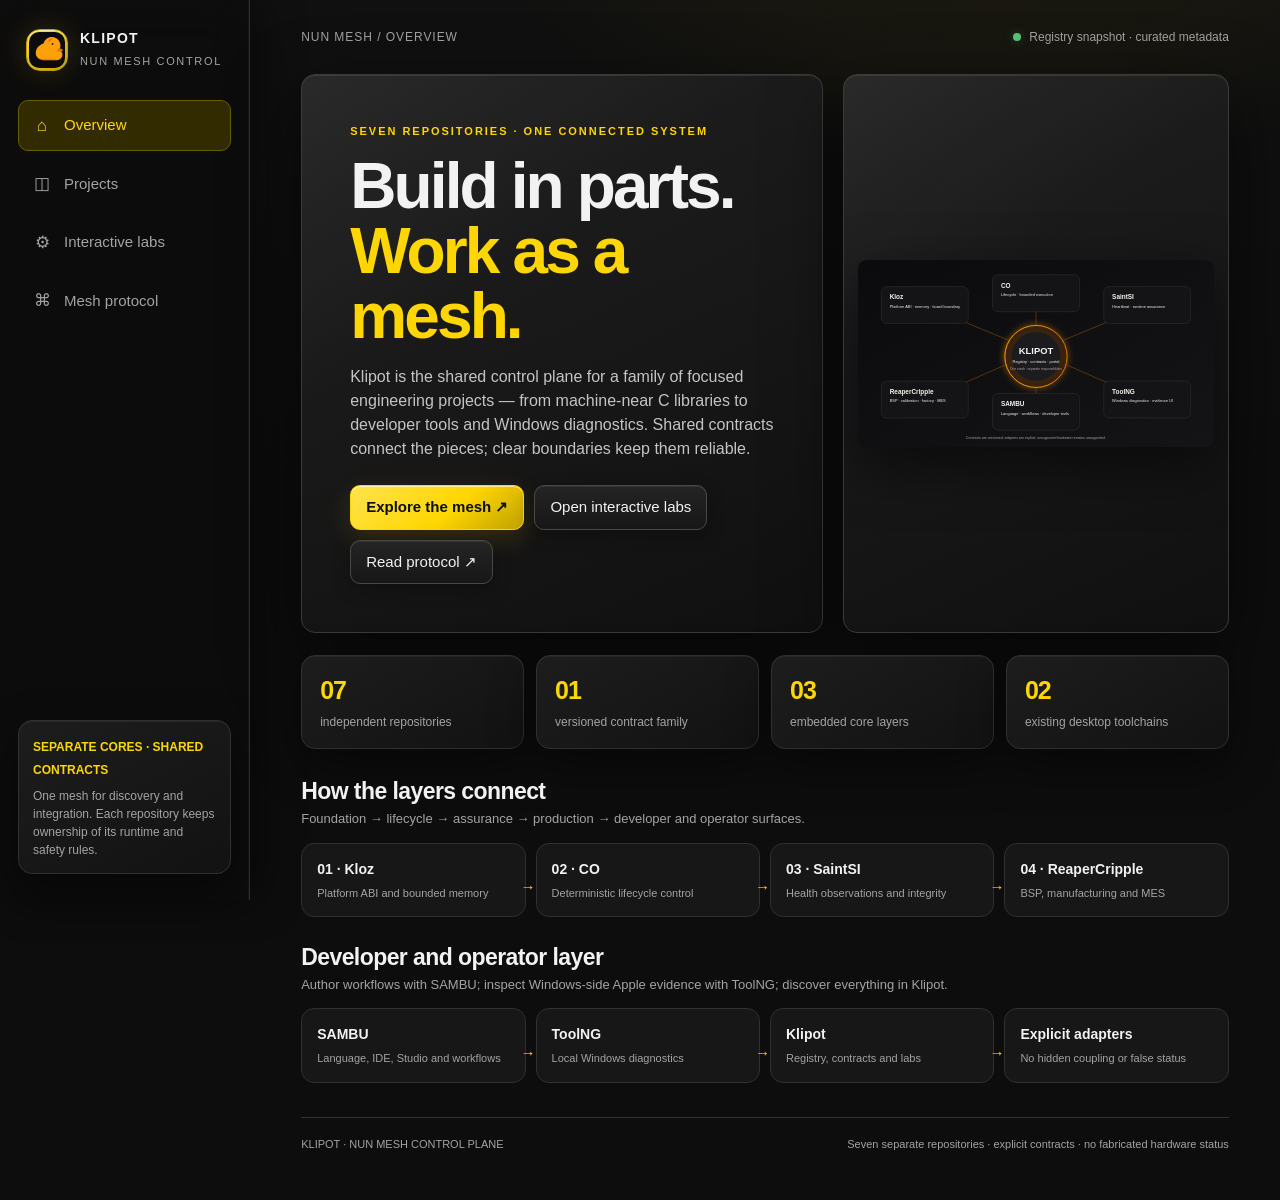
==== commit dfae3928: "style: load shared Duck Black Yellow theme after base styles" ====
--- a/web/index.html
+++ b/web/index.html
@@ -48,6 +48,7 @@
 @media(prefers-reduced-motion:reduce){.view{animation:none!important}*{scroll-behavior:auto!important;transition-duration:.01ms!important}}
 </style>
 
+<link rel="stylesheet" href="duck-theme.css">
 </head>
 <body>
 <div class="app">
--- a/web/duck-theme.css
+++ b/web/duck-theme.css
@@ -0,0 +1,129 @@
+/* Klipot portal — Duck Black / Yellow material layer. */
+:root {
+  color-scheme: dark;
+  --bg: #0D0D0D;
+  --surface: #171717;
+  --surface2: #1D1D1D;
+  --stroke: #303030;
+  --ink: #F2F2F2;
+  --muted: #A3A3A3;
+  --mint: #FFD600;
+  --blue: #BFA100;
+  --gold: #FFD600;
+  --red: #FF6262;
+  --green: #56C477;
+  --radius: 14px;
+}
+html { background: var(--bg); scroll-behavior: smooth; }
+body {
+  background:
+    radial-gradient(900px 520px at 78% -12%, #FFD60012, transparent 62%),
+    linear-gradient(180deg, #101010 0%, var(--bg) 42%);
+  color: var(--ink);
+}
+::selection { color: #0D0D0D; background: #FFD600; }
+a { text-decoration-color: #FFD60066; text-underline-offset: 3px; }
+a:hover { color: #FFE34D; }
+:focus-visible {
+  outline: 2px solid #FFD600 !important;
+  outline-offset: 3px;
+  border-radius: 5px;
+}
+.rail {
+  background: rgba(13, 13, 13, .94) !important;
+  border-right: 1px solid #303030 !important;
+  box-shadow: 14px 0 40px #0005, inset -1px 0 0 #ffffff08;
+}
+.brand .sigil {
+  background: linear-gradient(145deg, #FFE34D, #BFA100) !important;
+  color: #0D0D0D !important;
+  box-shadow: 0 0 28px #FFD60026, inset 0 1px 0 #ffffff80 !important;
+}
+.nav button:hover,
+.nav button[aria-current=page] {
+  background: #332B00 !important;
+  border-color: #6C5B00 !important;
+  color: #FFD600 !important;
+}
+.rail-note,
+.metric,
+.field,
+.panel,
+.project,
+.lab {
+  background: linear-gradient(150deg, #1D1D1D, #121212) !important;
+  border-color: #303030 !important;
+  box-shadow: 0 18px 46px #0007, inset 0 1px 0 #ffffff0d;
+}
+.hero-copy,
+.hero-visual {
+  background:
+    linear-gradient(145deg, #ffffff0b, transparent 36%),
+    linear-gradient(155deg, #202020, #101010) !important;
+  border-color: #3A3A3A !important;
+  box-shadow: 0 26px 72px #0008, inset 0 1px 0 #ffffff18;
+}
+.hero h1 span,
+.eyebrow,
+.rail-note b,
+.metric strong { color: #FFD600 !important; }
+.lead,
+.project p,
+.panel p,
+.lab p { color: #C4C4C4; }
+.btn {
+  color: #F2F2F2 !important;
+  background: linear-gradient(180deg, #242424, #171717) !important;
+  border: 1px solid #484848 !important;
+  box-shadow: inset 0 1px 0 #ffffff12, 0 5px 18px #0004;
+}
+.btn:hover {
+  color: #FFD600 !important;
+  background: linear-gradient(180deg, #332B00, #1D1A0B) !important;
+  border-color: #8A7400 !important;
+}
+.btn.primary {
+  color: #0D0D0D !important;
+  background: linear-gradient(140deg, #FFE34D, #FFD600 58%, #BFA100) !important;
+  border-color: #FFD600 !important;
+  box-shadow: 0 8px 26px #FFD60024, inset 0 1px 0 #ffffff99;
+}
+.btn.primary:hover { color: #0D0D0D !important; filter: brightness(1.08); }
+.field {
+  color: #F2F2F2 !important;
+  background: #101010 !important;
+}
+.dot { box-shadow: 0 0 10px #56C47755; }
+.topbar,
+.section-head { color: #F2F2F2; }
+.metric small,
+.crumb,
+.status { color: #A3A3A3 !important; }
+.hero-visual img { filter: drop-shadow(0 18px 28px #0008); }
+.project:hover,
+.panel:hover,
+.lab:hover {
+  border-color: #6C5B00 !important;
+  box-shadow: 0 22px 56px #0009, 0 0 0 1px #FFD60015, inset 0 1px 0 #ffffff18;
+}
+table th { color: #FFD600; border-color: #303030; }
+table td { border-color: #303030; }
+[aria-pressed="true"],
+[aria-selected="true"] {
+  border-color: #FFD600 !important;
+  color: #FFD600 !important;
+}
+@media (max-width: 900px) {
+  .rail {
+    background: rgba(13, 13, 13, .98) !important;
+  }
+}
+@media (prefers-reduced-motion: reduce) {
+  html { scroll-behavior: auto; }
+  *, *::before, *::after {
+    animation-duration: .01ms !important;
+    animation-iteration-count: 1 !important;
+    transition-duration: .01ms !important;
+    scroll-behavior: auto !important;
+  }
+}
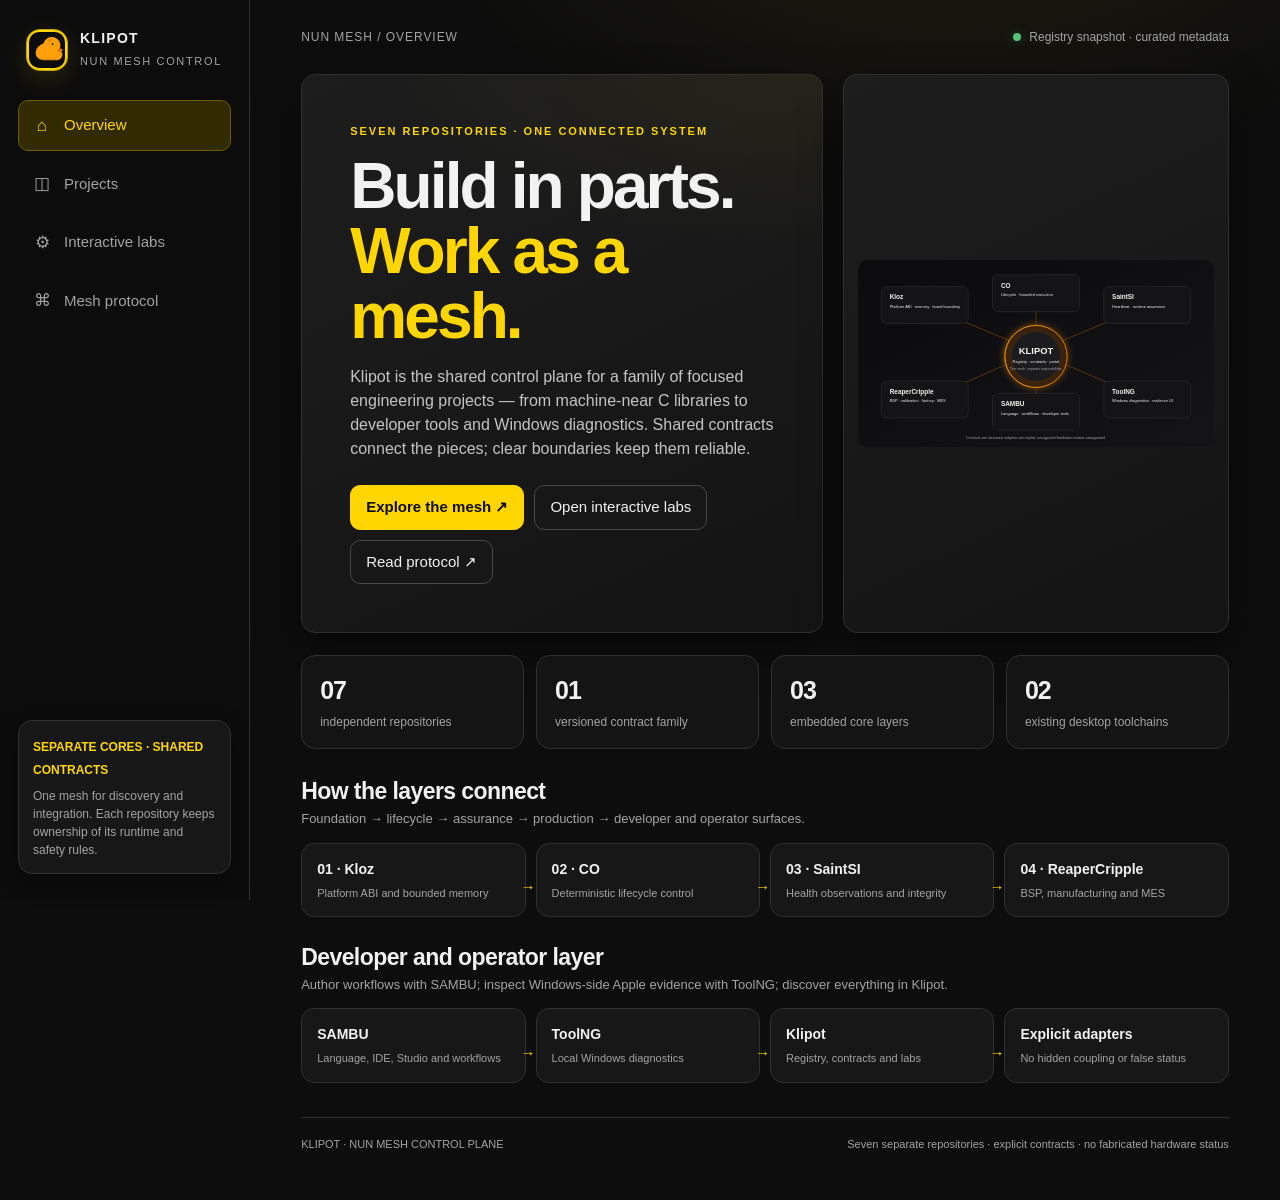
==== commit a018e322: "Refine Klipot portal to Duck black and yellow palette" ====
--- a/web/index.html
+++ b/web/index.html
@@ -6,7 +6,7 @@
 <title>Klipot · NUN Mesh</title>
 <style>
 :root{color-scheme:dark;--bg:#0D0D0D;--surface:#171717;--surface2:#1D1D1D;--stroke:#303030;--ink:#F2F2F2;--muted:#A3A3A3;--mint:#FFD600;--blue:#BFA100;--gold:#FFD600;--red:#FF6262;--green:#56C477;--radius:14px;font:15px/1.5 Inter,ui-sans-serif,system-ui,-apple-system,"Segoe UI",sans-serif}
-*{box-sizing:border-box}body{margin:0;background:radial-gradient(1100px 620px at 70% -10%,#1a3350 0%,transparent 60%),var(--bg);color:var(--ink);min-height:100vh}button,input,select{font:inherit}button{cursor:pointer}a{color:inherit;text-decoration:none}.app{display:grid;grid-template-columns:250px minmax(0,1fr);min-height:100vh}.rail{position:sticky;top:0;height:100vh;padding:26px 18px;background:rgba(8,18,31,.88);border-right:1px solid var(--stroke);backdrop-filter:blur(16px);display:flex;flex-direction:column;gap:26px}.brand{display:flex;align-items:center;gap:12px;padding:2px 8px}.sigil{display:grid;place-items:center;width:42px;height:42px;border-radius:14px;background:linear-gradient(135deg,var(--mint),var(--blue));color:#071321;font-size:22px;font-weight:900;box-shadow:0 0 34px #72d9ca40}.brand strong{display:block;letter-spacing:.12em;font-size:14px}.brand small{color:var(--muted);font-size:11px;letter-spacing:.15em}.nav{display:grid;gap:7px}.nav button{display:flex;align-items:center;gap:12px;border:1px solid transparent;border-radius:12px;background:transparent;color:var(--muted);text-align:left;padding:12px 13px;transition:background .18s,border-color .18s,color .18s,transform .18s}.nav button:hover{background:#14273b;color:var(--ink);transform:translateX(2px)}.nav button[aria-current=page]{background:#17334a;border-color:#315b70;color:var(--mint)}.nav .ico{width:20px;text-align:center;font-size:17px}.rail-note{margin-top:auto;padding:14px;border:1px solid var(--stroke);border-radius:14px;background:#0d1b2b}.rail-note b{font-size:12px;color:var(--mint)}.rail-note p{margin:7px 0 0;color:var(--muted);font-size:12px}.content{min-width:0;padding:28px clamp(18px,4vw,58px) 48px;max-width:1600px;width:100%;margin:auto}.topbar{display:flex;justify-content:space-between;align-items:center;gap:16px;margin-bottom:28px}.crumb{font-size:12px;color:var(--muted);letter-spacing:.08em;text-transform:uppercase}.status{display:flex;gap:8px;align-items:center;color:var(--muted);font-size:12px}.dot{width:8px;height:8px;border-radius:99px;background:var(--green);box-shadow:0 0 12px #7bd7a766}.view{animation:enter .32s ease both}.view[hidden]{display:none}@keyframes enter{from{opacity:0;transform:translateY(9px)}to{opacity:1;transform:none}}.hero{display:grid;grid-template-columns:1.15fr .85fr;gap:20px;align-items:stretch}.hero-copy,.hero-visual,.panel,.project,.lab{border:1px solid var(--stroke);border-radius:var(--radius);background:linear-gradient(145deg,#12253a,#0e1d2f);box-shadow:0 18px 60px #0002}.hero-copy{padding:clamp(24px,4vw,48px)}.eyebrow{color:var(--mint);font-size:11px;font-weight:800;text-transform:uppercase;letter-spacing:.18em}.hero h1{font-size:clamp(36px,5vw,64px);line-height:1.02;letter-spacing:-.045em;margin:14px 0 16px}.hero h1 span{color:var(--mint)}.lead{color:#b6c8dc;max-width:680px;font-size:16px}.actions{display:flex;gap:10px;flex-wrap:wrap;margin-top:24px}.btn{border:1px solid var(--stroke);border-radius:12px;padding:10px 15px;color:var(--ink);background:#172b40;transition:transform .16s,background .16s,border-color .16s,box-shadow .16s}.btn:hover{transform:translateY(-2px);background:#203b55;border-color:#52738d;box-shadow:0 8px 25px #0003}.btn:active{transform:translateY(1px) scale(.98)}.btn.primary{color:#061520;background:linear-gradient(110deg,var(--mint),#9bcaff);border:0;font-weight:800}.btn.primary:hover{filter:brightness(1.08)}.btn.small{padding:7px 10px;font-size:12px}.hero-visual{padding:14px;display:grid;place-items:center;overflow:hidden}.hero-visual img{width:100%;height:auto;display:block}.metrics{display:grid;grid-template-columns:repeat(4,1fr);gap:12px;margin:22px 0 30px}.metric{padding:16px 18px;border:1px solid var(--stroke);border-radius:14px;background:#0e1d2d}.metric strong{font-size:25px;display:block;letter-spacing:-.04em}.metric small{color:var(--muted);font-size:12px}.section-head{display:flex;justify-content:space-between;align-items:end;gap:15px;margin:28px 0 14px}.section-head h2{margin:0;font-size:23px}.section-head p{margin:4px 0 0;color:var(--muted);font-size:13px}.toolbar{display:flex;gap:8px;flex-wrap:wrap}.field{background:#0d1b2a;border:1px solid var(--stroke);border-radius:11px;padding:9px 11px;color:var(--ink);min-width:170px}.grid{display:grid;grid-template-columns:repeat(3,minmax(0,1fr));gap:13px}.project{padding:18px;transition:transform .2s,border-color .2s,box-shadow .2s}.project:hover{transform:translateY(-3px);border-color:#4d7594;box-shadow:0 18px 40px #0004}.project-top{display:flex;justify-content:space-between;align-items:center;gap:10px;flex-wrap:wrap}.project h3{font-size:19px;margin:12px 0 5px}.project p{color:var(--muted);font-size:13px;min-height:58px;margin:0}.tag{display:inline-flex;padding:4px 8px;border:1px solid #34516c;border-radius:99px;color:#b5c9df;font-size:10px;letter-spacing:.04em;text-transform:uppercase}.tag.mint{border-color:#327266;color:var(--mint)}.project-actions{display:flex;gap:8px;flex-wrap:wrap;margin-top:15px}.flow{display:grid;grid-template-columns:repeat(4,minmax(0,1fr));gap:10px}.node{padding:15px;border:1px solid var(--stroke);border-radius:13px;background:#102136;position:relative}.node strong{display:block;font-size:14px}.node small{display:block;color:var(--muted);font-size:11px;margin-top:5px}.node:after{content:"→";position:absolute;right:-11px;top:45%;color:var(--mint);z-index:2}.node:last-child:after{display:none}.panel{padding:20px}.panel h3{margin:0 0 8px}.panel p{color:var(--muted);font-size:13px}.labs-grid{display:grid;grid-template-columns:repeat(2,minmax(0,1fr));gap:14px}.lab{padding:20px}.lab h3{margin:0 0 5px}.lab .sub{font-size:12px;color:var(--muted);margin:0 0 14px}.lab-controls{display:flex;gap:8px;align-items:end;flex-wrap:wrap}.lab-controls label{display:grid;gap:5px;color:var(--muted);font-size:11px}.lab-controls input{width:100px}.readout{margin-top:14px;padding:12px;border-radius:11px;background:#091726;border:1px solid #243d57;font:12px/1.55 ui-monospace,SFMono-Regular,Consolas,monospace;color:#c2d8e9;min-height:48px;white-space:pre-wrap}.readout .ok{color:var(--green)}.readout .warn{color:var(--gold)}.readout .bad{color:var(--red)}.progress{height:8px;border-radius:99px;background:#1d3349;overflow:hidden;margin-top:8px}.progress span{display:block;height:100%;width:0;background:linear-gradient(90deg,var(--mint),var(--blue));transition:width .22s}.protocol{display:grid;grid-template-columns:1fr 1fr;gap:12px}.protocol .panel{box-shadow:none}.protocol ul{padding-left:18px;color:var(--muted);font-size:13px}.note{border-left:3px solid var(--gold);padding:10px 14px;background:#211d15;color:#dfc894;border-radius:0 10px 10px 0;font-size:12px;margin:14px 0}.toast{position:fixed;right:22px;bottom:22px;padding:12px 16px;border:1px solid #456b7c;border-radius:12px;background:#10283a;box-shadow:0 14px 40px #0007;opacity:0;transform:translateY(12px);pointer-events:none;transition:.22s;z-index:20}.toast.show{opacity:1;transform:none}.footer{margin-top:34px;padding-top:18px;border-top:1px solid var(--stroke);display:flex;justify-content:space-between;gap:12px;color:var(--muted);font-size:11px}button:focus-visible,a:focus-visible,input:focus-visible,select:focus-visible{outline:2px solid var(--mint);outline-offset:3px}
+*{box-sizing:border-box}body{margin:0;background:radial-gradient(1100px 620px at 70% -10%,#30270b 0%,transparent 60%),var(--bg);color:var(--ink);min-height:100vh}button,input,select{font:inherit}button{cursor:pointer}a{color:inherit;text-decoration:none}.app{display:grid;grid-template-columns:250px minmax(0,1fr);min-height:100vh}.rail{position:sticky;top:0;height:100vh;padding:26px 18px;background:rgba(8,8,8,.94);border-right:1px solid var(--stroke);backdrop-filter:blur(16px);display:flex;flex-direction:column;gap:26px}.brand{display:flex;align-items:center;gap:12px;padding:2px 8px}.sigil{display:grid;place-items:center;width:42px;height:42px;border-radius:14px;background:linear-gradient(135deg,var(--mint),var(--blue));color:#071321;font-size:22px;font-weight:900;box-shadow:0 0 34px #72d9ca40}.brand strong{display:block;letter-spacing:.12em;font-size:14px}.brand small{color:var(--muted);font-size:11px;letter-spacing:.15em}.nav{display:grid;gap:7px}.nav button{display:flex;align-items:center;gap:12px;border:1px solid transparent;border-radius:12px;background:transparent;color:var(--muted);text-align:left;padding:12px 13px;transition:background .18s,border-color .18s,color .18s,transform .18s}.nav button:hover{background:#24200d;color:var(--ink);transform:translateX(2px)}.nav button[aria-current=page]{background:#29230d;border-color:#78651a;color:var(--mint)}.nav .ico{width:20px;text-align:center;font-size:17px}.rail-note{margin-top:auto;padding:14px;border:1px solid var(--stroke);border-radius:14px;background:#141414}.rail-note b{font-size:12px;color:var(--mint)}.rail-note p{margin:7px 0 0;color:var(--muted);font-size:12px}.content{min-width:0;padding:28px clamp(18px,4vw,58px) 48px;max-width:1600px;width:100%;margin:auto}.topbar{display:flex;justify-content:space-between;align-items:center;gap:16px;margin-bottom:28px}.crumb{font-size:12px;color:var(--muted);letter-spacing:.08em;text-transform:uppercase}.status{display:flex;gap:8px;align-items:center;color:var(--muted);font-size:12px}.dot{width:8px;height:8px;border-radius:99px;background:var(--green);box-shadow:0 0 12px #7bd7a766}.view{animation:enter .32s ease both}.view[hidden]{display:none}@keyframes enter{from{opacity:0;transform:translateY(9px)}to{opacity:1;transform:none}}.hero{display:grid;grid-template-columns:1.15fr .85fr;gap:20px;align-items:stretch}.hero-copy,.hero-visual,.panel,.project,.lab{border:1px solid var(--stroke);border-radius:var(--radius);background:linear-gradient(145deg,#191919,#111111);box-shadow:0 18px 60px #0002}.hero-copy{padding:clamp(24px,4vw,48px)}.eyebrow{color:var(--mint);font-size:11px;font-weight:800;text-transform:uppercase;letter-spacing:.18em}.hero h1{font-size:clamp(36px,5vw,64px);line-height:1.02;letter-spacing:-.045em;margin:14px 0 16px}.hero h1 span{color:var(--mint)}.lead{color:#c7c0a4;max-width:680px;font-size:16px}.actions{display:flex;gap:10px;flex-wrap:wrap;margin-top:24px}.btn{border:1px solid var(--stroke);border-radius:12px;padding:10px 15px;color:var(--ink);background:#24210f;transition:transform .16s,background .16s,border-color .16s,box-shadow .16s}.btn:hover{transform:translateY(-2px);background:#30280c;border-color:#8a731d;box-shadow:0 8px 25px #0003}.btn:active{transform:translateY(1px) scale(.98)}.btn.primary{color:#061520;background:linear-gradient(110deg,var(--mint),#ffe36a);border:0;font-weight:800}.btn.primary:hover{filter:brightness(1.08)}.btn.small{padding:7px 10px;font-size:12px}.hero-visual{padding:14px;display:grid;place-items:center;overflow:hidden}.hero-visual img{width:100%;height:auto;display:block}.metrics{display:grid;grid-template-columns:repeat(4,1fr);gap:12px;margin:22px 0 30px}.metric{padding:16px 18px;border:1px solid var(--stroke);border-radius:14px;background:#141414}.metric strong{font-size:25px;display:block;letter-spacing:-.04em}.metric small{color:var(--muted);font-size:12px}.section-head{display:flex;justify-content:space-between;align-items:end;gap:15px;margin:28px 0 14px}.section-head h2{margin:0;font-size:23px}.section-head p{margin:4px 0 0;color:var(--muted);font-size:13px}.toolbar{display:flex;gap:8px;flex-wrap:wrap}.field{background:#101010;border:1px solid var(--stroke);border-radius:11px;padding:9px 11px;color:var(--ink);min-width:170px}.grid{display:grid;grid-template-columns:repeat(3,minmax(0,1fr));gap:13px}.project{padding:18px;transition:transform .2s,border-color .2s,box-shadow .2s}.project:hover{transform:translateY(-3px);border-color:#4d7594;box-shadow:0 18px 40px #0004}.project-top{display:flex;justify-content:space-between;align-items:center;gap:10px;flex-wrap:wrap}.project h3{font-size:19px;margin:12px 0 5px}.project p{color:var(--muted);font-size:13px;min-height:58px;margin:0}.tag{display:inline-flex;padding:4px 8px;border:1px solid #6a5a1a;border-radius:99px;color:#d5c58a;font-size:10px;letter-spacing:.04em;text-transform:uppercase}.tag.mint{border-color:#78651a;color:var(--mint)}.project-actions{display:flex;gap:8px;flex-wrap:wrap;margin-top:15px}.flow{display:grid;grid-template-columns:repeat(4,minmax(0,1fr));gap:10px}.node{padding:15px;border:1px solid var(--stroke);border-radius:13px;background:#171717;position:relative}.node strong{display:block;font-size:14px}.node small{display:block;color:var(--muted);font-size:11px;margin-top:5px}.node:after{content:"→";position:absolute;right:-11px;top:45%;color:var(--mint);z-index:2}.node:last-child:after{display:none}.panel{padding:20px}.panel h3{margin:0 0 8px}.panel p{color:var(--muted);font-size:13px}.labs-grid{display:grid;grid-template-columns:repeat(2,minmax(0,1fr));gap:14px}.lab{padding:20px}.lab h3{margin:0 0 5px}.lab .sub{font-size:12px;color:var(--muted);margin:0 0 14px}.lab-controls{display:flex;gap:8px;align-items:end;flex-wrap:wrap}.lab-controls label{display:grid;gap:5px;color:var(--muted);font-size:11px}.lab-controls input{width:100px}.readout{margin-top:14px;padding:12px;border-radius:11px;background:#091726;border:1px solid #243d57;font:12px/1.55 ui-monospace,SFMono-Regular,Consolas,monospace;color:#c2d8e9;min-height:48px;white-space:pre-wrap}.readout .ok{color:var(--green)}.readout .warn{color:var(--gold)}.readout .bad{color:var(--red)}.progress{height:8px;border-radius:99px;background:#1d3349;overflow:hidden;margin-top:8px}.progress span{display:block;height:100%;width:0;background:linear-gradient(90deg,var(--mint),var(--blue));transition:width .22s}.protocol{display:grid;grid-template-columns:1fr 1fr;gap:12px}.protocol .panel{box-shadow:none}.protocol ul{padding-left:18px;color:var(--muted);font-size:13px}.note{border-left:3px solid var(--gold);padding:10px 14px;background:#211d15;color:#dfc894;border-radius:0 10px 10px 0;font-size:12px;margin:14px 0}.toast{position:fixed;right:22px;bottom:22px;padding:12px 16px;border:1px solid #456b7c;border-radius:12px;background:#10283a;box-shadow:0 14px 40px #0007;opacity:0;transform:translateY(12px);pointer-events:none;transition:.22s;z-index:20}.toast.show{opacity:1;transform:none}.footer{margin-top:34px;padding-top:18px;border-top:1px solid var(--stroke);display:flex;justify-content:space-between;gap:12px;color:var(--muted);font-size:11px}button:focus-visible,a:focus-visible,input:focus-visible,select:focus-visible{outline:2px solid var(--mint);outline-offset:3px}
 @media(max-width:1050px){.app{grid-template-columns:205px minmax(0,1fr)}.grid{grid-template-columns:repeat(2,minmax(0,1fr))}.hero{grid-template-columns:1fr}.hero-visual{max-height:250px}.hero-visual img{max-height:225px;object-fit:contain}.metrics{grid-template-columns:repeat(2,1fr)}}
 @media(max-width:700px){.app{display:block}.rail{position:sticky;height:auto;padding:10px 12px;z-index:10;border-right:0;border-bottom:1px solid var(--stroke)}.brand{padding:2px}.sigil{width:34px;height:34px}.brand strong{font-size:12px}.nav{display:flex;overflow:auto;gap:5px}.nav button{white-space:nowrap;padding:8px 10px;font-size:12px}.nav .ico{display:none}.rail-note{display:none}.content{padding:19px 14px 35px}.topbar{margin-bottom:18px}.grid,.labs-grid,.protocol{grid-template-columns:1fr}.flow{grid-template-columns:repeat(2,1fr)}.node:nth-child(2):after{display:none}.project p{min-height:0}.footer{display:block}.footer span{display:block;margin-top:5px}}
 @media(prefers-reduced-motion:reduce){*,*::before,*::after{scroll-behavior:auto!important;animation-duration:.01ms!important;animation-iteration-count:1!important;transition-duration:.01ms!important}}
@@ -48,7 +48,6 @@
 @media(prefers-reduced-motion:reduce){.view{animation:none!important}*{scroll-behavior:auto!important;transition-duration:.01ms!important}}
 </style>
 
-<link rel="stylesheet" href="duck-theme.css">
 </head>
 <body>
 <div class="app">
--- a/assets/duck-ui/duck-ui.css
+++ b/assets/duck-ui/duck-ui.css
@@ -392,3 +392,73 @@
   .duck-edge-panel { transition: none; }
   .duck-spatial-canvas, .duck-spatial-layer { perspective: none; transform: none; }
 }
+
+
+/* Duck System 3.0 — palette, motion primitives and transition profiles. */
+:root {
+  --duck-palette-yellow: #FFD600;
+  --duck-palette-black: #0D0D0D;
+  --duck-palette-red: #FF6262;
+  --duck-palette-cyan: #42C7E8;
+  --duck-palette-gray: #808080;
+  --duck-palette-white: #F2F2F2;
+  --duck-shade-yellow-hover: #FFE34D;
+  --duck-shade-yellow-pressed: #BFA100;
+  --duck-shade-yellow-selected: #332B00;
+  --duck-shade-black-elevated: #101010;
+  --duck-shade-graphite: #171717;
+  --duck-shade-graphite-raised: #1D1D1D;
+  --duck-shade-graphite-hover: #242424;
+  --duck-shade-graphite-pressed: #2B2B2B;
+  --duck-shade-gray-border: #303030;
+  --duck-shade-gray-strong: #484848;
+  --duck-shade-gray-muted: #A3A3A3;
+  --duck-shade-white-secondary: #C4C4C4;
+  --duck-shade-red-surface: #351717;
+  --duck-shade-cyan-surface: #10232B;
+  --duck-info: var(--duck-palette-cyan);
+  --duck-info-surface: var(--duck-shade-cyan-surface);
+  --duck-motion-page: 200ms;
+  --duck-motion-modal: 200ms;
+  --duck-motion-tabs: 180ms;
+  --duck-motion-toast: 180ms;
+  --duck-motion-accordion: 220ms;
+}
+@keyframes duck-fade-in { from { opacity: 0; } to { opacity: 1; } }
+@keyframes duck-rise-in { from { opacity: 0; transform: translateY(10px); } to { opacity: 1; transform: translateY(0); } }
+@keyframes duck-scale-in { from { opacity: 0; transform: scale(.96); } to { opacity: 1; transform: scale(1); } }
+@keyframes duck-slide-inline { from { opacity: 0; transform: translateX(12px); } to { opacity: 1; transform: translateX(0); } }
+@keyframes duck-pulse { 0%, 100% { opacity: .62; transform: scale(.96); } 50% { opacity: 1; transform: scale(1); } }
+@keyframes duck-spin { to { transform: rotate(360deg); } }
+@keyframes duck-shimmer { from { background-position: 120% 0; } to { background-position: -120% 0; } }
+@keyframes duck-shake { 0%, 100% { transform: translateX(0); } 20%, 60% { transform: translateX(-4px); } 40%, 80% { transform: translateX(4px); } }
+@keyframes duck-highlight { 0% { background-color: rgb(255 214 0 / 18%); } 100% { background-color: transparent; } }
+@keyframes duck-progress { from { transform: translateX(-120%); } to { transform: translateX(320%); } }
+.duck-animate-fade-in { animation: duck-fade-in 160ms ease-out both; }
+.duck-animate-rise-in { animation: duck-rise-in 200ms cubic-bezier(.2,.8,.2,1) both; }
+.duck-animate-scale-in { animation: duck-scale-in 180ms cubic-bezier(.16,1,.3,1) both; }
+.duck-animate-slide-inline { animation: duck-slide-inline 200ms cubic-bezier(.2,.8,.2,1) both; }
+.duck-animate-pulse { animation: duck-pulse 1100ms ease-in-out infinite; }
+.duck-animate-spin { animation: duck-spin 800ms linear infinite; }
+.duck-animate-shimmer { background-image: linear-gradient(100deg, transparent 20%, rgb(255 255 255 / 7%) 45%, transparent 70%); background-size: 220% 100%; animation: duck-shimmer 1400ms linear infinite; }
+.duck-animate-shake { animation: duck-shake 320ms cubic-bezier(.36,.07,.19,.97) both; }
+.duck-animate-highlight { animation: duck-highlight 700ms ease-out both; }
+.duck-animate-progress { animation: duck-progress 1500ms cubic-bezier(.65,.05,.36,1) infinite; }
+.duck-transition-page { transition: opacity 200ms cubic-bezier(.2,.8,.2,1), transform 200ms cubic-bezier(.2,.8,.2,1); }
+.duck-transition-page-exit { transition: opacity 140ms ease-in, transform 140ms ease-in; }
+.duck-transition-modal { transition: opacity 200ms cubic-bezier(.16,1,.3,1), transform 200ms cubic-bezier(.16,1,.3,1); }
+.duck-transition-tabs { transition: transform 180ms ease-out, background-color 180ms ease-out; }
+.duck-transition-tab-content { transition: opacity 160ms ease-out, transform 160ms ease-out; }
+.duck-transition-toast { transition: opacity 180ms cubic-bezier(.2,.8,.2,1), transform 180ms cubic-bezier(.2,.8,.2,1); }
+.duck-transition-accordion { transition: grid-template-rows 220ms ease-in-out, opacity 220ms ease-in-out; }
+.duck-transition-interactive { transition: background-color 140ms ease-out, border-color 140ms ease-out, color 140ms ease-out, box-shadow 140ms ease-out, transform 140ms ease-out; }
+.duck-transition-layout { transition: width 220ms cubic-bezier(.2,.8,.2,1), height 220ms cubic-bezier(.2,.8,.2,1), gap 220ms cubic-bezier(.2,.8,.2,1), grid-template-columns 220ms cubic-bezier(.2,.8,.2,1); }
+.duck-transition-overlay { transition: opacity 160ms ease-out; }
+@media (prefers-reduced-motion: reduce) {
+  .duck-animate-fade-in, .duck-animate-rise-in, .duck-animate-scale-in, .duck-animate-slide-inline,
+  .duck-animate-pulse, .duck-animate-spin, .duck-animate-shimmer, .duck-animate-shake,
+  .duck-animate-highlight, .duck-animate-progress { animation: none !important; }
+  .duck-transition-page, .duck-transition-page-exit, .duck-transition-modal, .duck-transition-tabs,
+  .duck-transition-tab-content, .duck-transition-toast, .duck-transition-accordion,
+  .duck-transition-interactive, .duck-transition-layout, .duck-transition-overlay { transition: none !important; }
+}
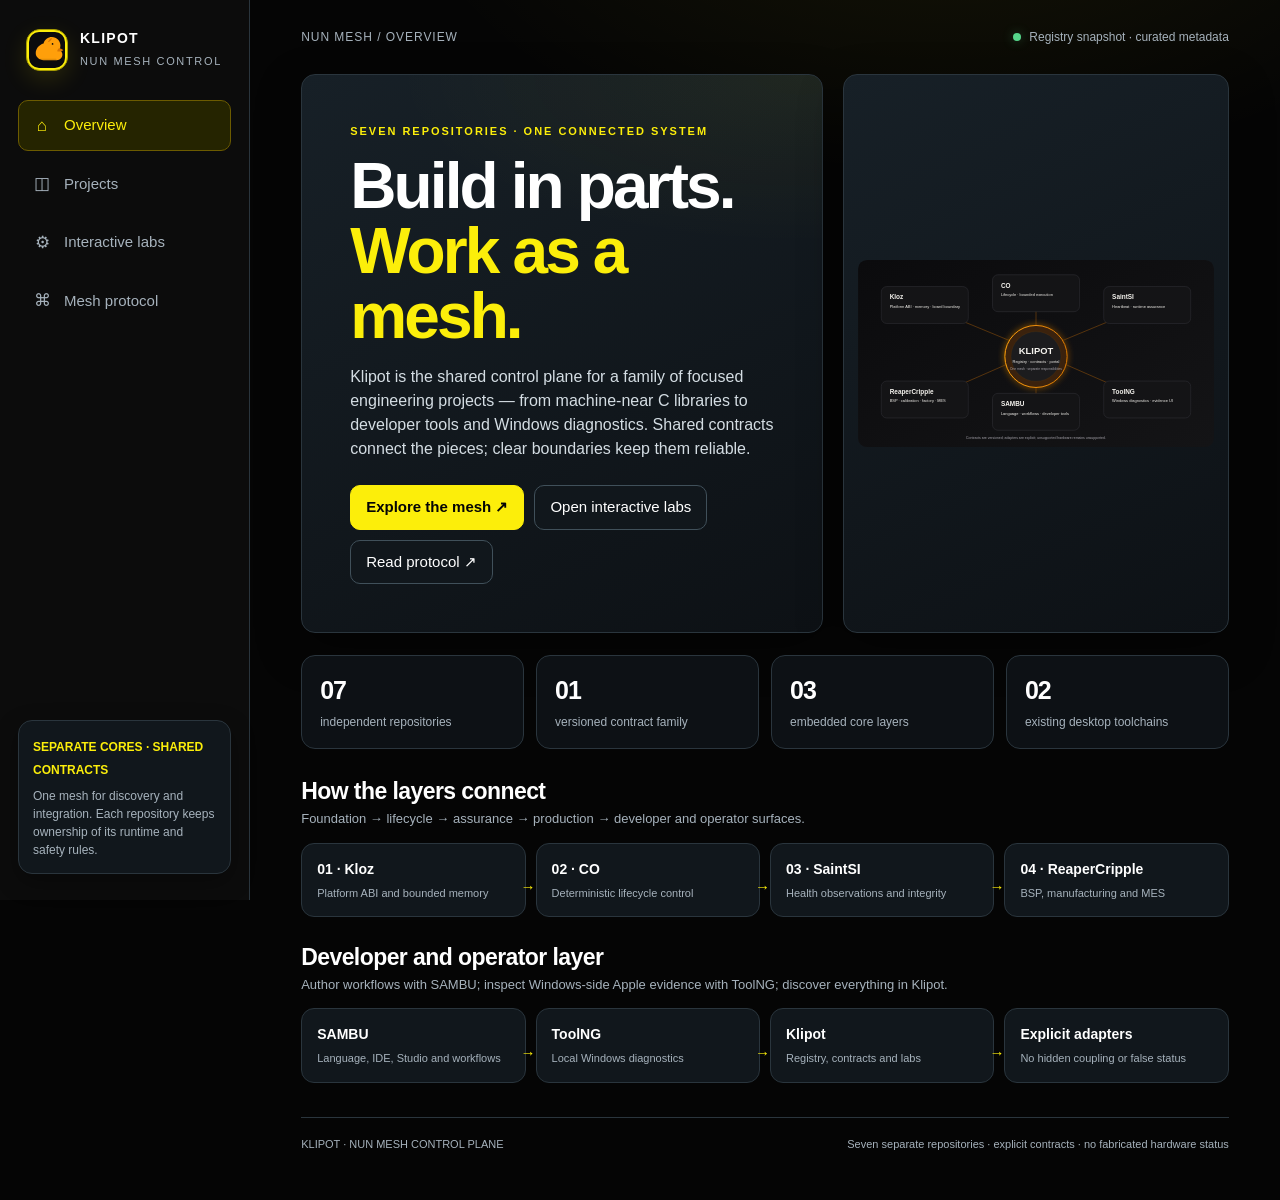
==== commit 2b86b5ff: "Apply NEON SYNDICATE cyber-noir theme to Klipot portal" ====
--- a/web/index.html
+++ b/web/index.html
@@ -2,49 +2,50 @@
 <html lang="en">
 <head>
 <meta charset="utf-8"><meta name="viewport" content="width=device-width,initial-scale=1">
-<meta name="theme-color" content="#0D0D0D"><meta name="description" content="NUN Mesh — a connected engineering workspace for seven focused repositories.">
+<meta name="theme-color" content="#050505"><meta name="description" content="NUN Mesh — a connected engineering workspace for seven focused repositories.">
 <title>Klipot · NUN Mesh</title>
 <style>
-:root{color-scheme:dark;--bg:#0D0D0D;--surface:#171717;--surface2:#1D1D1D;--stroke:#303030;--ink:#F2F2F2;--muted:#A3A3A3;--mint:#FFD600;--blue:#BFA100;--gold:#FFD600;--red:#FF6262;--green:#56C477;--radius:14px;font:15px/1.5 Inter,ui-sans-serif,system-ui,-apple-system,"Segoe UI",sans-serif}
-*{box-sizing:border-box}body{margin:0;background:radial-gradient(1100px 620px at 70% -10%,#30270b 0%,transparent 60%),var(--bg);color:var(--ink);min-height:100vh}button,input,select{font:inherit}button{cursor:pointer}a{color:inherit;text-decoration:none}.app{display:grid;grid-template-columns:250px minmax(0,1fr);min-height:100vh}.rail{position:sticky;top:0;height:100vh;padding:26px 18px;background:rgba(8,8,8,.94);border-right:1px solid var(--stroke);backdrop-filter:blur(16px);display:flex;flex-direction:column;gap:26px}.brand{display:flex;align-items:center;gap:12px;padding:2px 8px}.sigil{display:grid;place-items:center;width:42px;height:42px;border-radius:14px;background:linear-gradient(135deg,var(--mint),var(--blue));color:#071321;font-size:22px;font-weight:900;box-shadow:0 0 34px #72d9ca40}.brand strong{display:block;letter-spacing:.12em;font-size:14px}.brand small{color:var(--muted);font-size:11px;letter-spacing:.15em}.nav{display:grid;gap:7px}.nav button{display:flex;align-items:center;gap:12px;border:1px solid transparent;border-radius:12px;background:transparent;color:var(--muted);text-align:left;padding:12px 13px;transition:background .18s,border-color .18s,color .18s,transform .18s}.nav button:hover{background:#24200d;color:var(--ink);transform:translateX(2px)}.nav button[aria-current=page]{background:#29230d;border-color:#78651a;color:var(--mint)}.nav .ico{width:20px;text-align:center;font-size:17px}.rail-note{margin-top:auto;padding:14px;border:1px solid var(--stroke);border-radius:14px;background:#141414}.rail-note b{font-size:12px;color:var(--mint)}.rail-note p{margin:7px 0 0;color:var(--muted);font-size:12px}.content{min-width:0;padding:28px clamp(18px,4vw,58px) 48px;max-width:1600px;width:100%;margin:auto}.topbar{display:flex;justify-content:space-between;align-items:center;gap:16px;margin-bottom:28px}.crumb{font-size:12px;color:var(--muted);letter-spacing:.08em;text-transform:uppercase}.status{display:flex;gap:8px;align-items:center;color:var(--muted);font-size:12px}.dot{width:8px;height:8px;border-radius:99px;background:var(--green);box-shadow:0 0 12px #7bd7a766}.view{animation:enter .32s ease both}.view[hidden]{display:none}@keyframes enter{from{opacity:0;transform:translateY(9px)}to{opacity:1;transform:none}}.hero{display:grid;grid-template-columns:1.15fr .85fr;gap:20px;align-items:stretch}.hero-copy,.hero-visual,.panel,.project,.lab{border:1px solid var(--stroke);border-radius:var(--radius);background:linear-gradient(145deg,#191919,#111111);box-shadow:0 18px 60px #0002}.hero-copy{padding:clamp(24px,4vw,48px)}.eyebrow{color:var(--mint);font-size:11px;font-weight:800;text-transform:uppercase;letter-spacing:.18em}.hero h1{font-size:clamp(36px,5vw,64px);line-height:1.02;letter-spacing:-.045em;margin:14px 0 16px}.hero h1 span{color:var(--mint)}.lead{color:#c7c0a4;max-width:680px;font-size:16px}.actions{display:flex;gap:10px;flex-wrap:wrap;margin-top:24px}.btn{border:1px solid var(--stroke);border-radius:12px;padding:10px 15px;color:var(--ink);background:#24210f;transition:transform .16s,background .16s,border-color .16s,box-shadow .16s}.btn:hover{transform:translateY(-2px);background:#30280c;border-color:#8a731d;box-shadow:0 8px 25px #0003}.btn:active{transform:translateY(1px) scale(.98)}.btn.primary{color:#061520;background:linear-gradient(110deg,var(--mint),#ffe36a);border:0;font-weight:800}.btn.primary:hover{filter:brightness(1.08)}.btn.small{padding:7px 10px;font-size:12px}.hero-visual{padding:14px;display:grid;place-items:center;overflow:hidden}.hero-visual img{width:100%;height:auto;display:block}.metrics{display:grid;grid-template-columns:repeat(4,1fr);gap:12px;margin:22px 0 30px}.metric{padding:16px 18px;border:1px solid var(--stroke);border-radius:14px;background:#141414}.metric strong{font-size:25px;display:block;letter-spacing:-.04em}.metric small{color:var(--muted);font-size:12px}.section-head{display:flex;justify-content:space-between;align-items:end;gap:15px;margin:28px 0 14px}.section-head h2{margin:0;font-size:23px}.section-head p{margin:4px 0 0;color:var(--muted);font-size:13px}.toolbar{display:flex;gap:8px;flex-wrap:wrap}.field{background:#101010;border:1px solid var(--stroke);border-radius:11px;padding:9px 11px;color:var(--ink);min-width:170px}.grid{display:grid;grid-template-columns:repeat(3,minmax(0,1fr));gap:13px}.project{padding:18px;transition:transform .2s,border-color .2s,box-shadow .2s}.project:hover{transform:translateY(-3px);border-color:#4d7594;box-shadow:0 18px 40px #0004}.project-top{display:flex;justify-content:space-between;align-items:center;gap:10px;flex-wrap:wrap}.project h3{font-size:19px;margin:12px 0 5px}.project p{color:var(--muted);font-size:13px;min-height:58px;margin:0}.tag{display:inline-flex;padding:4px 8px;border:1px solid #6a5a1a;border-radius:99px;color:#d5c58a;font-size:10px;letter-spacing:.04em;text-transform:uppercase}.tag.mint{border-color:#78651a;color:var(--mint)}.project-actions{display:flex;gap:8px;flex-wrap:wrap;margin-top:15px}.flow{display:grid;grid-template-columns:repeat(4,minmax(0,1fr));gap:10px}.node{padding:15px;border:1px solid var(--stroke);border-radius:13px;background:#171717;position:relative}.node strong{display:block;font-size:14px}.node small{display:block;color:var(--muted);font-size:11px;margin-top:5px}.node:after{content:"→";position:absolute;right:-11px;top:45%;color:var(--mint);z-index:2}.node:last-child:after{display:none}.panel{padding:20px}.panel h3{margin:0 0 8px}.panel p{color:var(--muted);font-size:13px}.labs-grid{display:grid;grid-template-columns:repeat(2,minmax(0,1fr));gap:14px}.lab{padding:20px}.lab h3{margin:0 0 5px}.lab .sub{font-size:12px;color:var(--muted);margin:0 0 14px}.lab-controls{display:flex;gap:8px;align-items:end;flex-wrap:wrap}.lab-controls label{display:grid;gap:5px;color:var(--muted);font-size:11px}.lab-controls input{width:100px}.readout{margin-top:14px;padding:12px;border-radius:11px;background:#091726;border:1px solid #243d57;font:12px/1.55 ui-monospace,SFMono-Regular,Consolas,monospace;color:#c2d8e9;min-height:48px;white-space:pre-wrap}.readout .ok{color:var(--green)}.readout .warn{color:var(--gold)}.readout .bad{color:var(--red)}.progress{height:8px;border-radius:99px;background:#1d3349;overflow:hidden;margin-top:8px}.progress span{display:block;height:100%;width:0;background:linear-gradient(90deg,var(--mint),var(--blue));transition:width .22s}.protocol{display:grid;grid-template-columns:1fr 1fr;gap:12px}.protocol .panel{box-shadow:none}.protocol ul{padding-left:18px;color:var(--muted);font-size:13px}.note{border-left:3px solid var(--gold);padding:10px 14px;background:#211d15;color:#dfc894;border-radius:0 10px 10px 0;font-size:12px;margin:14px 0}.toast{position:fixed;right:22px;bottom:22px;padding:12px 16px;border:1px solid #456b7c;border-radius:12px;background:#10283a;box-shadow:0 14px 40px #0007;opacity:0;transform:translateY(12px);pointer-events:none;transition:.22s;z-index:20}.toast.show{opacity:1;transform:none}.footer{margin-top:34px;padding-top:18px;border-top:1px solid var(--stroke);display:flex;justify-content:space-between;gap:12px;color:var(--muted);font-size:11px}button:focus-visible,a:focus-visible,input:focus-visible,select:focus-visible{outline:2px solid var(--mint);outline-offset:3px}
+:root{color-scheme:dark;--bg:#050505;--surface:#11171C;--surface2:#172027;--stroke:#2A353D;--ink:#FFFFFF;--muted:#A6B2BC;--mint:#FCEE0A;--blue:#A69B00;--gold:#FCEE0A;--red:#FF003C;--green:#56D68B;--radius:14px;font:15px/1.5 Inter,ui-sans-serif,system-ui,-apple-system,"Segoe UI",sans-serif}
+*{box-sizing:border-box}body{margin:0;background:radial-gradient(1100px 620px at 70% -10%,#1a3350 0%,transparent 60%),var(--bg);color:var(--ink);min-height:100vh}button,input,select{font:inherit}button{cursor:pointer}a{color:inherit;text-decoration:none}.app{display:grid;grid-template-columns:250px minmax(0,1fr);min-height:100vh}.rail{position:sticky;top:0;height:100vh;padding:26px 18px;background:rgba(8,18,31,.88);border-right:1px solid var(--stroke);backdrop-filter:blur(16px);display:flex;flex-direction:column;gap:26px}.brand{display:flex;align-items:center;gap:12px;padding:2px 8px}.sigil{display:grid;place-items:center;width:42px;height:42px;border-radius:14px;background:linear-gradient(135deg,var(--mint),var(--blue));color:#071321;font-size:22px;font-weight:900;box-shadow:0 0 34px #72d9ca40}.brand strong{display:block;letter-spacing:.12em;font-size:14px}.brand small{color:var(--muted);font-size:11px;letter-spacing:.15em}.nav{display:grid;gap:7px}.nav button{display:flex;align-items:center;gap:12px;border:1px solid transparent;border-radius:12px;background:transparent;color:var(--muted);text-align:left;padding:12px 13px;transition:background .18s,border-color .18s,color .18s,transform .18s}.nav button:hover{background:#14273b;color:var(--ink);transform:translateX(2px)}.nav button[aria-current=page]{background:#17334a;border-color:#315b70;color:var(--mint)}.nav .ico{width:20px;text-align:center;font-size:17px}.rail-note{margin-top:auto;padding:14px;border:1px solid var(--stroke);border-radius:14px;background:#0d1b2b}.rail-note b{font-size:12px;color:var(--mint)}.rail-note p{margin:7px 0 0;color:var(--muted);font-size:12px}.content{min-width:0;padding:28px clamp(18px,4vw,58px) 48px;max-width:1600px;width:100%;margin:auto}.topbar{display:flex;justify-content:space-between;align-items:center;gap:16px;margin-bottom:28px}.crumb{font-size:12px;color:var(--muted);letter-spacing:.08em;text-transform:uppercase}.status{display:flex;gap:8px;align-items:center;color:var(--muted);font-size:12px}.dot{width:8px;height:8px;border-radius:99px;background:var(--green);box-shadow:0 0 12px #7bd7a766}.view{animation:enter .32s ease both}.view[hidden]{display:none}@keyframes enter{from{opacity:0;transform:translateY(9px)}to{opacity:1;transform:none}}.hero{display:grid;grid-template-columns:1.15fr .85fr;gap:20px;align-items:stretch}.hero-copy,.hero-visual,.panel,.project,.lab{border:1px solid var(--stroke);border-radius:var(--radius);background:linear-gradient(145deg,#12253a,#0e1d2f);box-shadow:0 18px 60px #0002}.hero-copy{padding:clamp(24px,4vw,48px)}.eyebrow{color:var(--mint);font-size:11px;font-weight:800;text-transform:uppercase;letter-spacing:.18em}.hero h1{font-size:clamp(36px,5vw,64px);line-height:1.02;letter-spacing:-.045em;margin:14px 0 16px}.hero h1 span{color:var(--mint)}.lead{color:#b6c8dc;max-width:680px;font-size:16px}.actions{display:flex;gap:10px;flex-wrap:wrap;margin-top:24px}.btn{border:1px solid var(--stroke);border-radius:12px;padding:10px 15px;color:var(--ink);background:#172b40;transition:transform .16s,background .16s,border-color .16s,box-shadow .16s}.btn:hover{transform:translateY(-2px);background:#203b55;border-color:#52738d;box-shadow:0 8px 25px #0003}.btn:active{transform:translateY(1px) scale(.98)}.btn.primary{color:#061520;background:linear-gradient(110deg,var(--mint),#9bcaff);border:0;font-weight:800}.btn.primary:hover{filter:brightness(1.08)}.btn.small{padding:7px 10px;font-size:12px}.hero-visual{padding:14px;display:grid;place-items:center;overflow:hidden}.hero-visual img{width:100%;height:auto;display:block}.metrics{display:grid;grid-template-columns:repeat(4,1fr);gap:12px;margin:22px 0 30px}.metric{padding:16px 18px;border:1px solid var(--stroke);border-radius:14px;background:#0e1d2d}.metric strong{font-size:25px;display:block;letter-spacing:-.04em}.metric small{color:var(--muted);font-size:12px}.section-head{display:flex;justify-content:space-between;align-items:end;gap:15px;margin:28px 0 14px}.section-head h2{margin:0;font-size:23px}.section-head p{margin:4px 0 0;color:var(--muted);font-size:13px}.toolbar{display:flex;gap:8px;flex-wrap:wrap}.field{background:#0d1b2a;border:1px solid var(--stroke);border-radius:11px;padding:9px 11px;color:var(--ink);min-width:170px}.grid{display:grid;grid-template-columns:repeat(3,minmax(0,1fr));gap:13px}.project{padding:18px;transition:transform .2s,border-color .2s,box-shadow .2s}.project:hover{transform:translateY(-3px);border-color:#4d7594;box-shadow:0 18px 40px #0004}.project-top{display:flex;justify-content:space-between;align-items:center;gap:10px;flex-wrap:wrap}.project h3{font-size:19px;margin:12px 0 5px}.project p{color:var(--muted);font-size:13px;min-height:58px;margin:0}.tag{display:inline-flex;padding:4px 8px;border:1px solid #34516c;border-radius:99px;color:#b5c9df;font-size:10px;letter-spacing:.04em;text-transform:uppercase}.tag.mint{border-color:#327266;color:var(--mint)}.project-actions{display:flex;gap:8px;flex-wrap:wrap;margin-top:15px}.flow{display:grid;grid-template-columns:repeat(4,minmax(0,1fr));gap:10px}.node{padding:15px;border:1px solid var(--stroke);border-radius:13px;background:#102136;position:relative}.node strong{display:block;font-size:14px}.node small{display:block;color:var(--muted);font-size:11px;margin-top:5px}.node:after{content:"→";position:absolute;right:-11px;top:45%;color:var(--mint);z-index:2}.node:last-child:after{display:none}.panel{padding:20px}.panel h3{margin:0 0 8px}.panel p{color:var(--muted);font-size:13px}.labs-grid{display:grid;grid-template-columns:repeat(2,minmax(0,1fr));gap:14px}.lab{padding:20px}.lab h3{margin:0 0 5px}.lab .sub{font-size:12px;color:var(--muted);margin:0 0 14px}.lab-controls{display:flex;gap:8px;align-items:end;flex-wrap:wrap}.lab-controls label{display:grid;gap:5px;color:var(--muted);font-size:11px}.lab-controls input{width:100px}.readout{margin-top:14px;padding:12px;border-radius:11px;background:#091726;border:1px solid #243d57;font:12px/1.55 ui-monospace,SFMono-Regular,Consolas,monospace;color:#c2d8e9;min-height:48px;white-space:pre-wrap}.readout .ok{color:var(--green)}.readout .warn{color:var(--gold)}.readout .bad{color:var(--red)}.progress{height:8px;border-radius:99px;background:#1d3349;overflow:hidden;margin-top:8px}.progress span{display:block;height:100%;width:0;background:linear-gradient(90deg,var(--mint),var(--blue));transition:width .22s}.protocol{display:grid;grid-template-columns:1fr 1fr;gap:12px}.protocol .panel{box-shadow:none}.protocol ul{padding-left:18px;color:var(--muted);font-size:13px}.note{border-left:3px solid var(--gold);padding:10px 14px;background:#211d15;color:#dfc894;border-radius:0 10px 10px 0;font-size:12px;margin:14px 0}.toast{position:fixed;right:22px;bottom:22px;padding:12px 16px;border:1px solid #456b7c;border-radius:12px;background:#10283a;box-shadow:0 14px 40px #0007;opacity:0;transform:translateY(12px);pointer-events:none;transition:.22s;z-index:20}.toast.show{opacity:1;transform:none}.footer{margin-top:34px;padding-top:18px;border-top:1px solid var(--stroke);display:flex;justify-content:space-between;gap:12px;color:var(--muted);font-size:11px}button:focus-visible,a:focus-visible,input:focus-visible,select:focus-visible{outline:2px solid var(--mint);outline-offset:3px}
 @media(max-width:1050px){.app{grid-template-columns:205px minmax(0,1fr)}.grid{grid-template-columns:repeat(2,minmax(0,1fr))}.hero{grid-template-columns:1fr}.hero-visual{max-height:250px}.hero-visual img{max-height:225px;object-fit:contain}.metrics{grid-template-columns:repeat(2,1fr)}}
 @media(max-width:700px){.app{display:block}.rail{position:sticky;height:auto;padding:10px 12px;z-index:10;border-right:0;border-bottom:1px solid var(--stroke)}.brand{padding:2px}.sigil{width:34px;height:34px}.brand strong{font-size:12px}.nav{display:flex;overflow:auto;gap:5px}.nav button{white-space:nowrap;padding:8px 10px;font-size:12px}.nav .ico{display:none}.rail-note{display:none}.content{padding:19px 14px 35px}.topbar{margin-bottom:18px}.grid,.labs-grid,.protocol{grid-template-columns:1fr}.flow{grid-template-columns:repeat(2,1fr)}.node:nth-child(2):after{display:none}.project p{min-height:0}.footer{display:block}.footer span{display:block;margin-top:5px}}
 @media(prefers-reduced-motion:reduce){*,*::before,*::after{scroll-behavior:auto!important;animation-duration:.01ms!important;animation-iteration-count:1!important;transition-duration:.01ms!important}}
 </style>
+<link rel="stylesheet" href="../assets/neon-syndicate/theme.css">
 
 <link rel="stylesheet" href="../assets/duck-ui/duck-ui.css">
 <style id="duck-portal-theme">
-:root{--bg:#0D0D0D;--surface:#171717;--surface2:#1D1D1D;--stroke:#303030;--ink:#F2F2F2;--muted:#A3A3A3;--mint:#FFD600;--blue:#BFA100;--gold:#FFD600;--red:#FF6262;--green:#56C477;--radius:14px}
-body{background:radial-gradient(900px 520px at 74% -12%,#FFD60012 0%,transparent 62%),#0D0D0D;color:#F2F2F2}
-.rail{background:rgba(13,13,13,.96);border-right-color:#303030;backdrop-filter:blur(18px)}
-.brand{gap:12px}.sigil{background:#FFD600;color:#0D0D0D;border:1px solid #BFA100;box-shadow:0 8px 24px #FFD60020}
+:root{--bg:#050505;--surface:#11171C;--surface2:#172027;--stroke:#2A353D;--ink:#FFFFFF;--muted:#A6B2BC;--mint:#FCEE0A;--blue:#A69B00;--gold:#FCEE0A;--red:#FF003C;--green:#56D68B;--radius:14px}
+body{background:radial-gradient(900px 520px at 74% -12%,#FCEE0A12 0%,transparent 62%),#050505;color:#FFFFFF}
+.rail{background:rgba(13,13,13,.96);border-right-color:#2A353D;backdrop-filter:blur(18px)}
+.brand{gap:12px}.sigil{background:#FCEE0A;color:#050505;border:1px solid #A69B00;box-shadow:0 8px 24px #FCEE0A20}
 .sigil img{display:block;width:36px;height:36px;border-radius:10px}
-.brand strong{letter-spacing:.09em}.brand small{color:#A3A3A3}
-.nav button{min-height:44px;border-radius:10px;border-color:transparent;color:#A3A3A3;transition:background .18s,border-color .18s,color .18s,transform .12s}
-.nav button:hover{background:#242424;border-color:#303030;color:#F2F2F2;transform:translateX(2px)}
-.nav button[aria-current=page]{background:#332B00;border-color:#6C5B00;color:#FFD600}
-.rail-note{background:#171717;border-color:#303030;box-shadow:0 8px 24px #0005}.rail-note b{color:#FFD600}
-.content{color:#F2F2F2}.crumb{color:#A3A3A3}.status{color:#A3A3A3}.dot{background:#56C477;box-shadow:0 0 12px #56C47755}
-.hero-copy,.hero-visual,.panel,.project,.lab{background:linear-gradient(155deg,#1D1D1D,#141414);border-color:#303030;box-shadow:0 16px 44px #0006}
-.hero-copy{background:radial-gradient(600px 250px at 96% 0%,#FFD6000D,transparent 68%),linear-gradient(155deg,#1D1D1D,#141414)}
-.eyebrow{color:#FFD600}.hero h1 span{color:#FFD600}.lead{color:#C4C4C4}
-.btn{min-height:42px;background:#171717;border-color:#484848;color:#F2F2F2;border-radius:10px}
-.btn:hover{background:#242424;border-color:#6C5B00;box-shadow:0 8px 25px #0006;transform:translateY(-2px)}
+.brand strong{letter-spacing:.09em}.brand small{color:#A6B2BC}
+.nav button{min-height:44px;border-radius:10px;border-color:transparent;color:#A6B2BC;transition:background .18s,border-color .18s,color .18s,transform .12s}
+.nav button:hover{background:#202A31;border-color:#2A353D;color:#FFFFFF;transform:translateX(2px)}
+.nav button[aria-current=page]{background:#252400;border-color:#6C5B00;color:#FCEE0A}
+.rail-note{background:#11171C;border-color:#2A353D;box-shadow:0 8px 24px #0005}.rail-note b{color:#FCEE0A}
+.content{color:#FFFFFF}.crumb{color:#A6B2BC}.status{color:#A6B2BC}.dot{background:#56D68B;box-shadow:0 0 12px #56D68B55}
+.hero-copy,.hero-visual,.panel,.project,.lab{background:linear-gradient(155deg,#172027,#0D1115);border-color:#2A353D;box-shadow:0 16px 44px #0006}
+.hero-copy{background:radial-gradient(600px 250px at 96% 0%,#FCEE0A0D,transparent 68%),linear-gradient(155deg,#172027,#0D1115)}
+.eyebrow{color:#FCEE0A}.hero h1 span{color:#FCEE0A}.lead{color:#D4DDE3}
+.btn{min-height:42px;background:#11171C;border-color:#40505A;color:#FFFFFF;border-radius:10px}
+.btn:hover{background:#202A31;border-color:#6C5B00;box-shadow:0 8px 25px #0006;transform:translateY(-2px)}
 .btn:active{transform:translateY(1px) scale(.99)}
-.btn.primary{color:#0D0D0D;background:#FFD600;border:1px solid #FFD600;font-weight:800}
-.btn.primary:hover{background:#FFE34D;border-color:#FFE34D;filter:none}
-.metric{background:#141414;border-color:#303030}.metric small{color:#A3A3A3}
-.section-head p,.project p,.panel p,.lab .sub{color:#A3A3A3}
-.node{background:#171717;border-color:#303030}.node:after{color:#FFD600}
-.tag{border-color:#484848;color:#C4C4C4;background:#141414}.tag.mint{border-color:#6C5B00;color:#FFD600}
-.field{background:#141414;border-color:#303030;color:#F2F2F2;min-height:42px}
-.readout{background:#0D0D0D;border-color:#303030;color:#C4C4C4}
-.readout .ok{color:#56C477}.readout .warn{color:#FFD600}.readout .bad{color:#FF6262}
-.progress{background:#303030}.progress span{background:#FFD600}
-.note{border-left-color:#FFD600;background:#282200;color:#F0DF8A}
-.toast{background:#1D1D1D;border-color:#6C5B00;border-left:4px solid #FFD600;color:#F2F2F2;box-shadow:0 16px 44px #0009}
-.footer{border-top-color:#303030;color:#A3A3A3}
-button:focus-visible,a:focus-visible,input:focus-visible,select:focus-visible{outline:2px solid #FFD600;outline-offset:3px}
+.btn.primary{color:#050505;background:#FCEE0A;border:1px solid #FCEE0A;font-weight:800}
+.btn.primary:hover{background:#FFF67A;border-color:#FFF67A;filter:none}
+.metric{background:#0D1115;border-color:#2A353D}.metric small{color:#A6B2BC}
+.section-head p,.project p,.panel p,.lab .sub{color:#A6B2BC}
+.node{background:#11171C;border-color:#2A353D}.node:after{color:#FCEE0A}
+.tag{border-color:#40505A;color:#D4DDE3;background:#0D1115}.tag.mint{border-color:#6C5B00;color:#FCEE0A}
+.field{background:#0D1115;border-color:#2A353D;color:#FFFFFF;min-height:42px}
+.readout{background:#050505;border-color:#2A353D;color:#D4DDE3}
+.readout .ok{color:#56D68B}.readout .warn{color:#FCEE0A}.readout .bad{color:#FF003C}
+.progress{background:#2A353D}.progress span{background:#FCEE0A}
+.note{border-left-color:#FCEE0A;background:#282500;color:#F0DF8A}
+.toast{background:#172027;border-color:#6C5B00;border-left:4px solid #FCEE0A;color:#FFFFFF;box-shadow:0 16px 44px #0009}
+.footer{border-top-color:#2A353D;color:#A6B2BC}
+button:focus-visible,a:focus-visible,input:focus-visible,select:focus-visible{outline:2px solid #FCEE0A;outline-offset:3px}
 @media(prefers-reduced-motion:reduce){.view{animation:none!important}*{scroll-behavior:auto!important;transition-duration:.01ms!important}}
 </style>
 
--- a/assets/neon-syndicate/theme.css
+++ b/assets/neon-syndicate/theme.css
@@ -0,0 +1,10 @@
+/* NEON SYNDICATE — cyber-noir portal theme */
+:root{color-scheme:dark;--ns-void:#050505;--ns-surface:#0D1115;--ns-raised:#11171C;--ns-panel:#172027;--ns-border:#2A353D;--ns-yellow:#FCEE0A;--ns-cyan:#00F0FF;--ns-red:#FF003C;--ns-white:#FFFFFF;--ns-muted:#A6B2BC;--ns-motion:180ms;--ns-cut:polygon(0 0,calc(100% - 16px) 0,100% 16px,100% 100%,16px 100%,0 calc(100% - 16px));font-family:Rajdhani,"Arial Narrow",sans-serif}
+body{background-color:var(--ns-void);color:var(--ns-white)}a{color:var(--ns-cyan);text-underline-offset:3px}
+.ns-eyebrow,.ns-code,.ns-meta{font-family:"Roboto Mono","Share Tech Mono",monospace;letter-spacing:.08em;color:var(--ns-cyan)}
+.ns-panel,.ns-card{background:linear-gradient(145deg,#151C22,#0D1115);border:1px solid var(--ns-border);clip-path:var(--ns-cut)}
+.ns-button{border:1px solid var(--ns-border);background:var(--ns-raised);color:var(--ns-white);transition:transform var(--ns-motion),border-color var(--ns-motion),box-shadow var(--ns-motion)}
+.ns-button:hover{border-color:var(--ns-cyan);box-shadow:0 0 28px #00F0FF22;transform:translateY(-1px)}
+.ns-button--primary{background:var(--ns-yellow);border-color:var(--ns-yellow);color:var(--ns-void);font-weight:800}
+:where(button,a,input,select,textarea,summary,[tabindex]):focus-visible{outline:2px solid var(--ns-cyan);outline-offset:3px}
+@media(prefers-reduced-motion:reduce){*,*::before,*::after{scroll-behavior:auto!important;animation-duration:.01ms!important;animation-iteration-count:1!important;transition-duration:.01ms!important}}
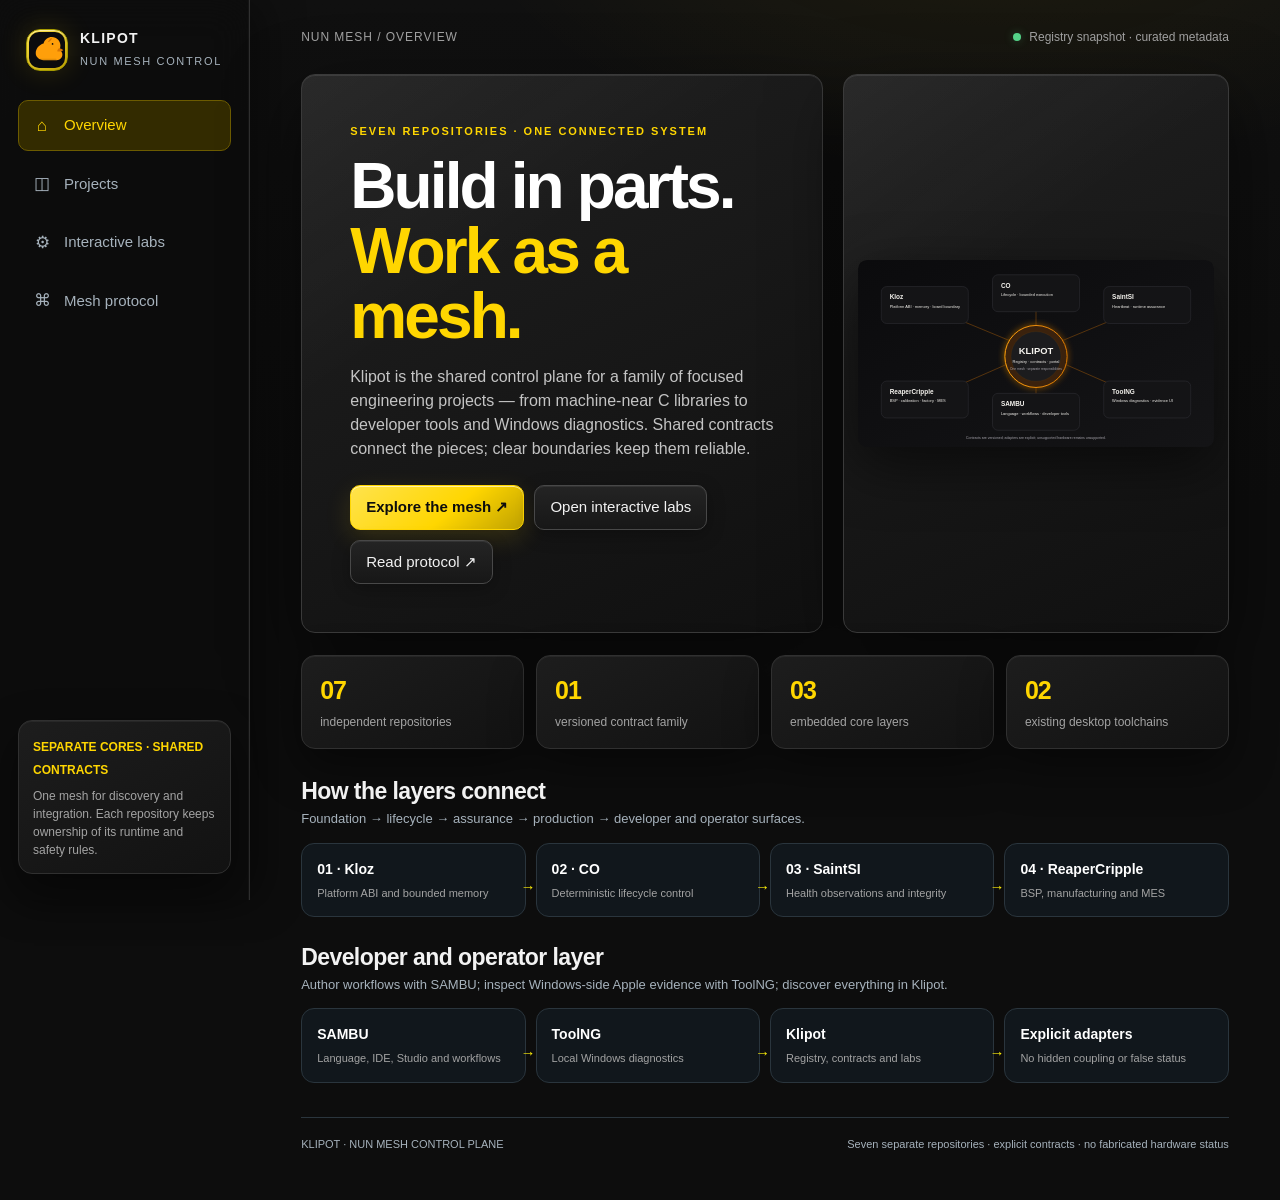
==== commit c053ca5b: "Merge current Klipot main into ecosystem contracts PR" ====
--- a/web/index.html
+++ b/web/index.html
@@ -49,6 +49,7 @@
 @media(prefers-reduced-motion:reduce){.view{animation:none!important}*{scroll-behavior:auto!important;transition-duration:.01ms!important}}
 </style>
 
+  <link rel="stylesheet" href="duck-theme.css">
 </head>
 <body>
 <div class="app">
--- a/web/duck-theme.css
+++ b/web/duck-theme.css
@@ -0,0 +1,129 @@
+/* Klipot portal — Duck Black / Yellow material layer. */
+:root {
+  color-scheme: dark;
+  --bg: #0D0D0D;
+  --surface: #171717;
+  --surface2: #1D1D1D;
+  --stroke: #303030;
+  --ink: #F2F2F2;
+  --muted: #A3A3A3;
+  --mint: #FFD600;
+  --blue: #BFA100;
+  --gold: #FFD600;
+  --red: #FF6262;
+  --green: #56C477;
+  --radius: 14px;
+}
+html { background: var(--bg); scroll-behavior: smooth; }
+body {
+  background:
+    radial-gradient(900px 520px at 78% -12%, #FFD60012, transparent 62%),
+    linear-gradient(180deg, #101010 0%, var(--bg) 42%);
+  color: var(--ink);
+}
+::selection { color: #0D0D0D; background: #FFD600; }
+a { text-decoration-color: #FFD60066; text-underline-offset: 3px; }
+a:hover { color: #FFE34D; }
+:focus-visible {
+  outline: 2px solid #FFD600 !important;
+  outline-offset: 3px;
+  border-radius: 5px;
+}
+.rail {
+  background: rgba(13, 13, 13, .94) !important;
+  border-right: 1px solid #303030 !important;
+  box-shadow: 14px 0 40px #0005, inset -1px 0 0 #ffffff08;
+}
+.brand .sigil {
+  background: linear-gradient(145deg, #FFE34D, #BFA100) !important;
+  color: #0D0D0D !important;
+  box-shadow: 0 0 28px #FFD60026, inset 0 1px 0 #ffffff80 !important;
+}
+.nav button:hover,
+.nav button[aria-current=page] {
+  background: #332B00 !important;
+  border-color: #6C5B00 !important;
+  color: #FFD600 !important;
+}
+.rail-note,
+.metric,
+.field,
+.panel,
+.project,
+.lab {
+  background: linear-gradient(150deg, #1D1D1D, #121212) !important;
+  border-color: #303030 !important;
+  box-shadow: 0 18px 46px #0007, inset 0 1px 0 #ffffff0d;
+}
+.hero-copy,
+.hero-visual {
+  background:
+    linear-gradient(145deg, #ffffff0b, transparent 36%),
+    linear-gradient(155deg, #202020, #101010) !important;
+  border-color: #3A3A3A !important;
+  box-shadow: 0 26px 72px #0008, inset 0 1px 0 #ffffff18;
+}
+.hero h1 span,
+.eyebrow,
+.rail-note b,
+.metric strong { color: #FFD600 !important; }
+.lead,
+.project p,
+.panel p,
+.lab p { color: #C4C4C4; }
+.btn {
+  color: #F2F2F2 !important;
+  background: linear-gradient(180deg, #242424, #171717) !important;
+  border: 1px solid #484848 !important;
+  box-shadow: inset 0 1px 0 #ffffff12, 0 5px 18px #0004;
+}
+.btn:hover {
+  color: #FFD600 !important;
+  background: linear-gradient(180deg, #332B00, #1D1A0B) !important;
+  border-color: #8A7400 !important;
+}
+.btn.primary {
+  color: #0D0D0D !important;
+  background: linear-gradient(140deg, #FFE34D, #FFD600 58%, #BFA100) !important;
+  border-color: #FFD600 !important;
+  box-shadow: 0 8px 26px #FFD60024, inset 0 1px 0 #ffffff99;
+}
+.btn.primary:hover { color: #0D0D0D !important; filter: brightness(1.08); }
+.field {
+  color: #F2F2F2 !important;
+  background: #101010 !important;
+}
+.dot { box-shadow: 0 0 10px #56C47755; }
+.topbar,
+.section-head { color: #F2F2F2; }
+.metric small,
+.crumb,
+.status { color: #A3A3A3 !important; }
+.hero-visual img { filter: drop-shadow(0 18px 28px #0008); }
+.project:hover,
+.panel:hover,
+.lab:hover {
+  border-color: #6C5B00 !important;
+  box-shadow: 0 22px 56px #0009, 0 0 0 1px #FFD60015, inset 0 1px 0 #ffffff18;
+}
+table th { color: #FFD600; border-color: #303030; }
+table td { border-color: #303030; }
+[aria-pressed="true"],
+[aria-selected="true"] {
+  border-color: #FFD600 !important;
+  color: #FFD600 !important;
+}
+@media (max-width: 900px) {
+  .rail {
+    background: rgba(13, 13, 13, .98) !important;
+  }
+}
+@media (prefers-reduced-motion: reduce) {
+  html { scroll-behavior: auto; }
+  *, *::before, *::after {
+    animation-duration: .01ms !important;
+    animation-iteration-count: 1 !important;
+    transition-duration: .01ms !important;
+    scroll-behavior: auto !important;
+  }
+}
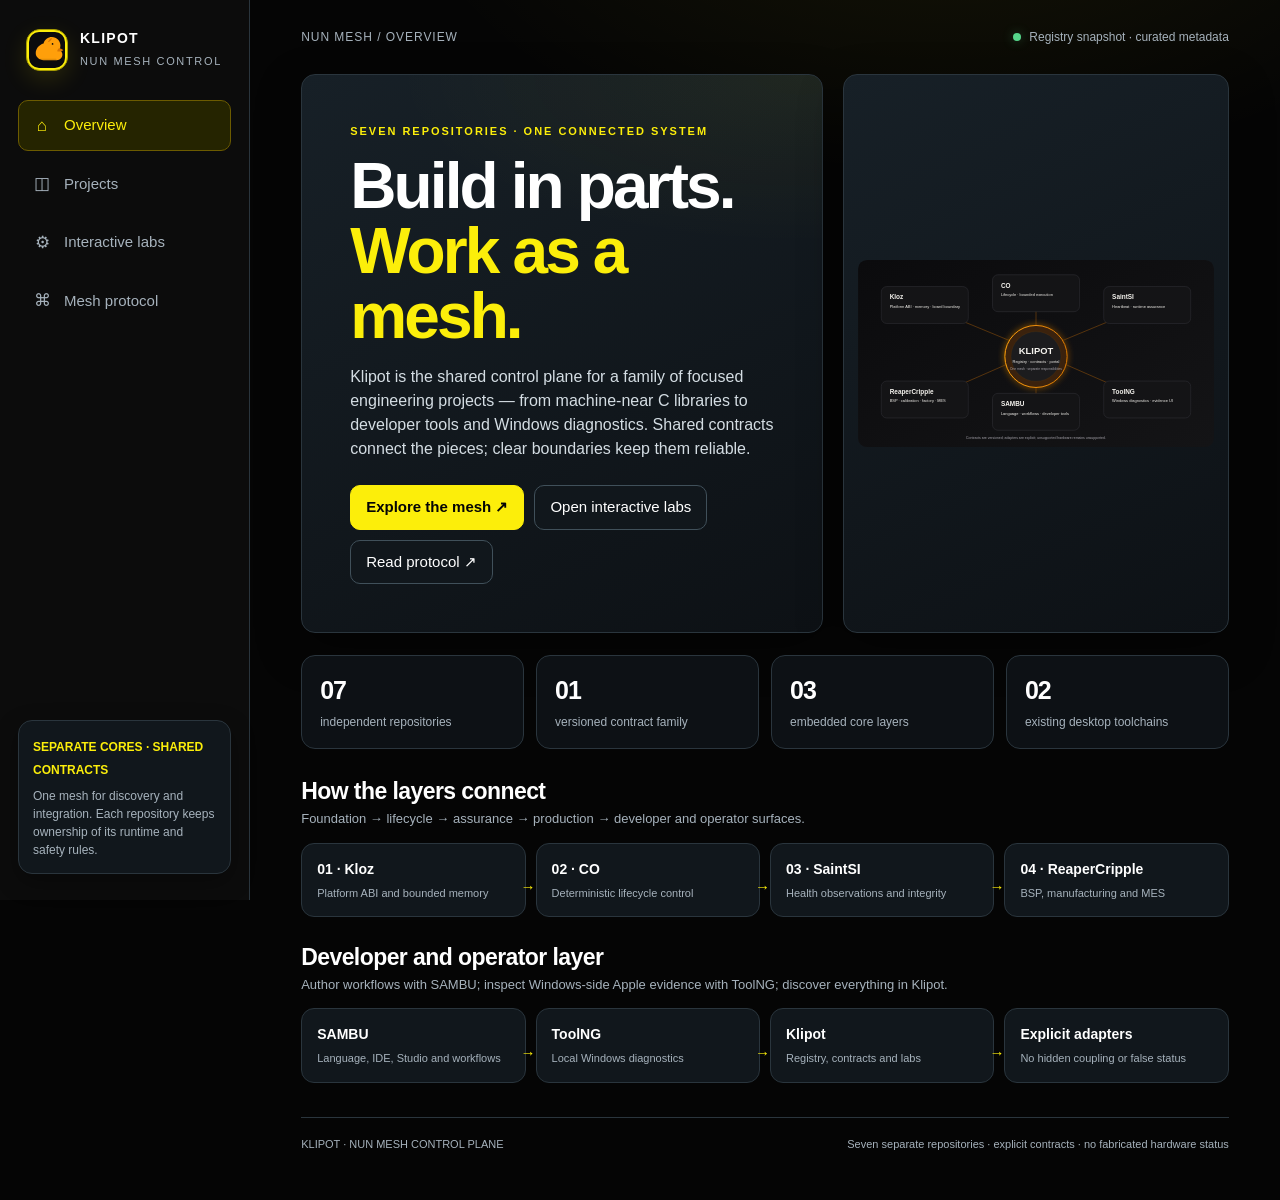
==== commit 92fb8fcc: "Merge branch 'main' into feat/multistage-engineering" ====
--- a/web/index.html
+++ b/web/index.html
@@ -49,7 +49,6 @@
 @media(prefers-reduced-motion:reduce){.view{animation:none!important}*{scroll-behavior:auto!important;transition-duration:.01ms!important}}
 </style>
 
-  <link rel="stylesheet" href="duck-theme.css">
 </head>
 <body>
 <div class="app">
--- a/assets/duck-ui/duck-ui.css
+++ b/assets/duck-ui/duck-ui.css
@@ -392,73 +392,3 @@
   .duck-edge-panel { transition: none; }
   .duck-spatial-canvas, .duck-spatial-layer { perspective: none; transform: none; }
 }
-
-
-/* Duck System 3.0 — palette, motion primitives and transition profiles. */
-:root {
-  --duck-palette-yellow: #FFD600;
-  --duck-palette-black: #0D0D0D;
-  --duck-palette-red: #FF6262;
-  --duck-palette-cyan: #42C7E8;
-  --duck-palette-gray: #808080;
-  --duck-palette-white: #F2F2F2;
-  --duck-shade-yellow-hover: #FFE34D;
-  --duck-shade-yellow-pressed: #BFA100;
-  --duck-shade-yellow-selected: #332B00;
-  --duck-shade-black-elevated: #101010;
-  --duck-shade-graphite: #171717;
-  --duck-shade-graphite-raised: #1D1D1D;
-  --duck-shade-graphite-hover: #242424;
-  --duck-shade-graphite-pressed: #2B2B2B;
-  --duck-shade-gray-border: #303030;
-  --duck-shade-gray-strong: #484848;
-  --duck-shade-gray-muted: #A3A3A3;
-  --duck-shade-white-secondary: #C4C4C4;
-  --duck-shade-red-surface: #351717;
-  --duck-shade-cyan-surface: #10232B;
-  --duck-info: var(--duck-palette-cyan);
-  --duck-info-surface: var(--duck-shade-cyan-surface);
-  --duck-motion-page: 200ms;
-  --duck-motion-modal: 200ms;
-  --duck-motion-tabs: 180ms;
-  --duck-motion-toast: 180ms;
-  --duck-motion-accordion: 220ms;
-}
-@keyframes duck-fade-in { from { opacity: 0; } to { opacity: 1; } }
-@keyframes duck-rise-in { from { opacity: 0; transform: translateY(10px); } to { opacity: 1; transform: translateY(0); } }
-@keyframes duck-scale-in { from { opacity: 0; transform: scale(.96); } to { opacity: 1; transform: scale(1); } }
-@keyframes duck-slide-inline { from { opacity: 0; transform: translateX(12px); } to { opacity: 1; transform: translateX(0); } }
-@keyframes duck-pulse { 0%, 100% { opacity: .62; transform: scale(.96); } 50% { opacity: 1; transform: scale(1); } }
-@keyframes duck-spin { to { transform: rotate(360deg); } }
-@keyframes duck-shimmer { from { background-position: 120% 0; } to { background-position: -120% 0; } }
-@keyframes duck-shake { 0%, 100% { transform: translateX(0); } 20%, 60% { transform: translateX(-4px); } 40%, 80% { transform: translateX(4px); } }
-@keyframes duck-highlight { 0% { background-color: rgb(255 214 0 / 18%); } 100% { background-color: transparent; } }
-@keyframes duck-progress { from { transform: translateX(-120%); } to { transform: translateX(320%); } }
-.duck-animate-fade-in { animation: duck-fade-in 160ms ease-out both; }
-.duck-animate-rise-in { animation: duck-rise-in 200ms cubic-bezier(.2,.8,.2,1) both; }
-.duck-animate-scale-in { animation: duck-scale-in 180ms cubic-bezier(.16,1,.3,1) both; }
-.duck-animate-slide-inline { animation: duck-slide-inline 200ms cubic-bezier(.2,.8,.2,1) both; }
-.duck-animate-pulse { animation: duck-pulse 1100ms ease-in-out infinite; }
-.duck-animate-spin { animation: duck-spin 800ms linear infinite; }
-.duck-animate-shimmer { background-image: linear-gradient(100deg, transparent 20%, rgb(255 255 255 / 7%) 45%, transparent 70%); background-size: 220% 100%; animation: duck-shimmer 1400ms linear infinite; }
-.duck-animate-shake { animation: duck-shake 320ms cubic-bezier(.36,.07,.19,.97) both; }
-.duck-animate-highlight { animation: duck-highlight 700ms ease-out both; }
-.duck-animate-progress { animation: duck-progress 1500ms cubic-bezier(.65,.05,.36,1) infinite; }
-.duck-transition-page { transition: opacity 200ms cubic-bezier(.2,.8,.2,1), transform 200ms cubic-bezier(.2,.8,.2,1); }
-.duck-transition-page-exit { transition: opacity 140ms ease-in, transform 140ms ease-in; }
-.duck-transition-modal { transition: opacity 200ms cubic-bezier(.16,1,.3,1), transform 200ms cubic-bezier(.16,1,.3,1); }
-.duck-transition-tabs { transition: transform 180ms ease-out, background-color 180ms ease-out; }
-.duck-transition-tab-content { transition: opacity 160ms ease-out, transform 160ms ease-out; }
-.duck-transition-toast { transition: opacity 180ms cubic-bezier(.2,.8,.2,1), transform 180ms cubic-bezier(.2,.8,.2,1); }
-.duck-transition-accordion { transition: grid-template-rows 220ms ease-in-out, opacity 220ms ease-in-out; }
-.duck-transition-interactive { transition: background-color 140ms ease-out, border-color 140ms ease-out, color 140ms ease-out, box-shadow 140ms ease-out, transform 140ms ease-out; }
-.duck-transition-layout { transition: width 220ms cubic-bezier(.2,.8,.2,1), height 220ms cubic-bezier(.2,.8,.2,1), gap 220ms cubic-bezier(.2,.8,.2,1), grid-template-columns 220ms cubic-bezier(.2,.8,.2,1); }
-.duck-transition-overlay { transition: opacity 160ms ease-out; }
-@media (prefers-reduced-motion: reduce) {
-  .duck-animate-fade-in, .duck-animate-rise-in, .duck-animate-scale-in, .duck-animate-slide-inline,
-  .duck-animate-pulse, .duck-animate-spin, .duck-animate-shimmer, .duck-animate-shake,
-  .duck-animate-highlight, .duck-animate-progress { animation: none !important; }
-  .duck-transition-page, .duck-transition-page-exit, .duck-transition-modal, .duck-transition-tabs,
-  .duck-transition-tab-content, .duck-transition-toast, .duck-transition-accordion,
-  .duck-transition-interactive, .duck-transition-layout, .duck-transition-overlay { transition: none !important; }
-}
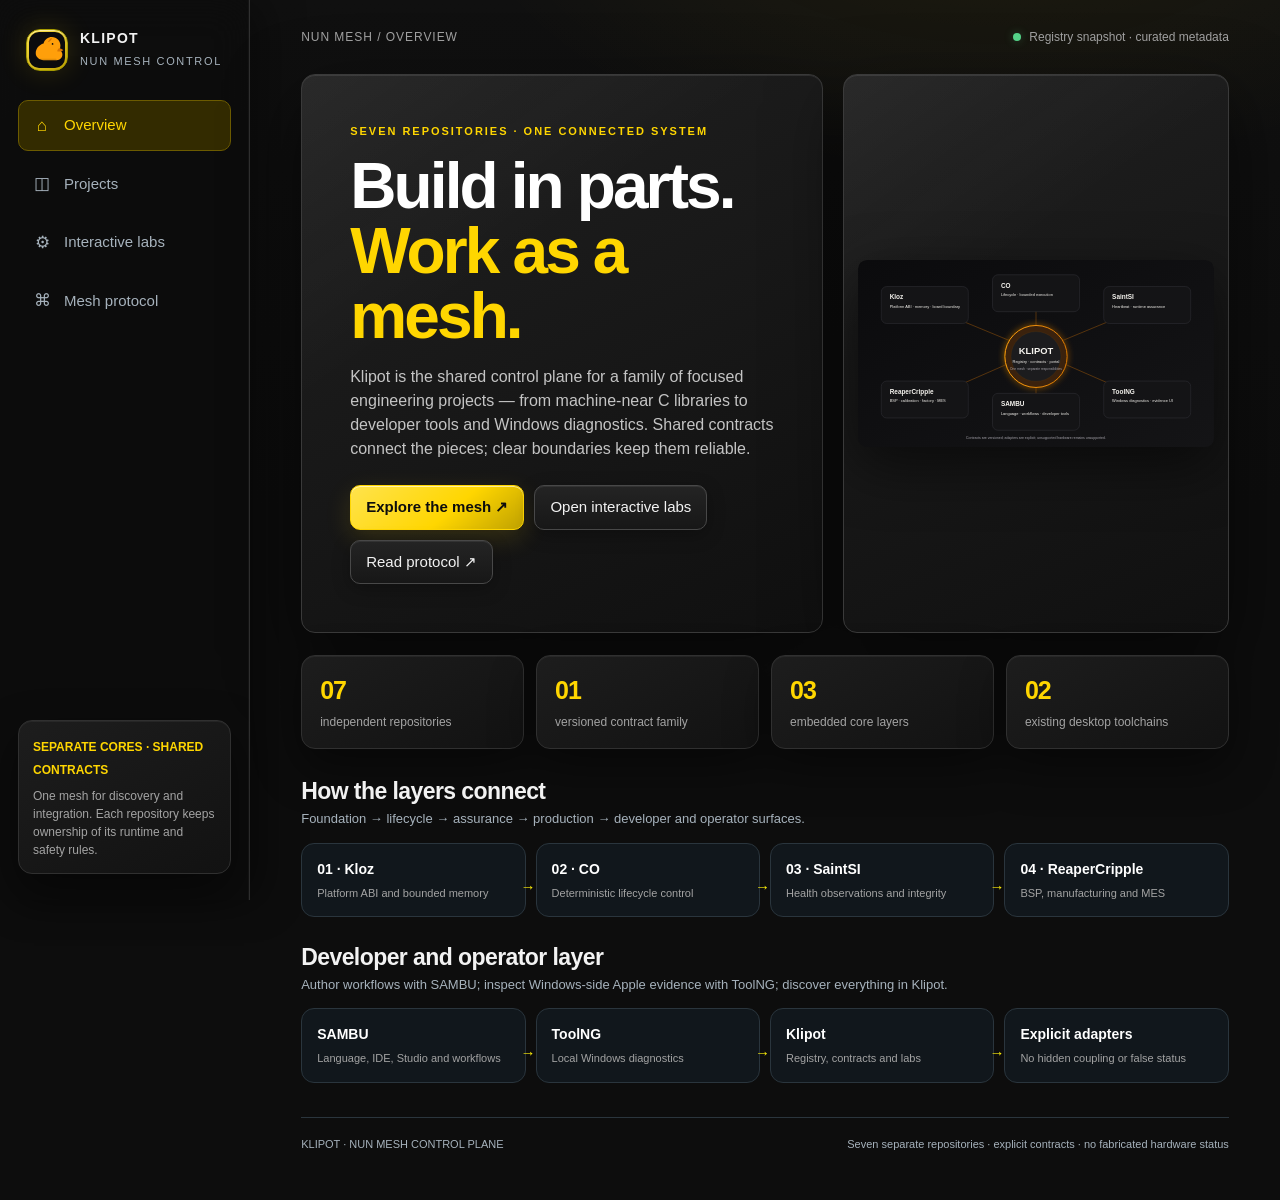
==== commit 6e3ce1a0: "Merge c053ca5b06e8236dd030c7a0241d343fb488cabf into 8c036bdbb8dc4bcec7170fda65812ba7c62a5e82" ====
--- a/web/index.html
+++ b/web/index.html
@@ -49,6 +49,7 @@
 @media(prefers-reduced-motion:reduce){.view{animation:none!important}*{scroll-behavior:auto!important;transition-duration:.01ms!important}}
 </style>
 
+  <link rel="stylesheet" href="duck-theme.css">
 </head>
 <body>
 <div class="app">
--- a/web/duck-theme.css
+++ b/web/duck-theme.css
@@ -0,0 +1,129 @@
+/* Klipot portal — Duck Black / Yellow material layer. */
+:root {
+  color-scheme: dark;
+  --bg: #0D0D0D;
+  --surface: #171717;
+  --surface2: #1D1D1D;
+  --stroke: #303030;
+  --ink: #F2F2F2;
+  --muted: #A3A3A3;
+  --mint: #FFD600;
+  --blue: #BFA100;
+  --gold: #FFD600;
+  --red: #FF6262;
+  --green: #56C477;
+  --radius: 14px;
+}
+html { background: var(--bg); scroll-behavior: smooth; }
+body {
+  background:
+    radial-gradient(900px 520px at 78% -12%, #FFD60012, transparent 62%),
+    linear-gradient(180deg, #101010 0%, var(--bg) 42%);
+  color: var(--ink);
+}
+::selection { color: #0D0D0D; background: #FFD600; }
+a { text-decoration-color: #FFD60066; text-underline-offset: 3px; }
+a:hover { color: #FFE34D; }
+:focus-visible {
+  outline: 2px solid #FFD600 !important;
+  outline-offset: 3px;
+  border-radius: 5px;
+}
+.rail {
+  background: rgba(13, 13, 13, .94) !important;
+  border-right: 1px solid #303030 !important;
+  box-shadow: 14px 0 40px #0005, inset -1px 0 0 #ffffff08;
+}
+.brand .sigil {
+  background: linear-gradient(145deg, #FFE34D, #BFA100) !important;
+  color: #0D0D0D !important;
+  box-shadow: 0 0 28px #FFD60026, inset 0 1px 0 #ffffff80 !important;
+}
+.nav button:hover,
+.nav button[aria-current=page] {
+  background: #332B00 !important;
+  border-color: #6C5B00 !important;
+  color: #FFD600 !important;
+}
+.rail-note,
+.metric,
+.field,
+.panel,
+.project,
+.lab {
+  background: linear-gradient(150deg, #1D1D1D, #121212) !important;
+  border-color: #303030 !important;
+  box-shadow: 0 18px 46px #0007, inset 0 1px 0 #ffffff0d;
+}
+.hero-copy,
+.hero-visual {
+  background:
+    linear-gradient(145deg, #ffffff0b, transparent 36%),
+    linear-gradient(155deg, #202020, #101010) !important;
+  border-color: #3A3A3A !important;
+  box-shadow: 0 26px 72px #0008, inset 0 1px 0 #ffffff18;
+}
+.hero h1 span,
+.eyebrow,
+.rail-note b,
+.metric strong { color: #FFD600 !important; }
+.lead,
+.project p,
+.panel p,
+.lab p { color: #C4C4C4; }
+.btn {
+  color: #F2F2F2 !important;
+  background: linear-gradient(180deg, #242424, #171717) !important;
+  border: 1px solid #484848 !important;
+  box-shadow: inset 0 1px 0 #ffffff12, 0 5px 18px #0004;
+}
+.btn:hover {
+  color: #FFD600 !important;
+  background: linear-gradient(180deg, #332B00, #1D1A0B) !important;
+  border-color: #8A7400 !important;
+}
+.btn.primary {
+  color: #0D0D0D !important;
+  background: linear-gradient(140deg, #FFE34D, #FFD600 58%, #BFA100) !important;
+  border-color: #FFD600 !important;
+  box-shadow: 0 8px 26px #FFD60024, inset 0 1px 0 #ffffff99;
+}
+.btn.primary:hover { color: #0D0D0D !important; filter: brightness(1.08); }
+.field {
+  color: #F2F2F2 !important;
+  background: #101010 !important;
+}
+.dot { box-shadow: 0 0 10px #56C47755; }
+.topbar,
+.section-head { color: #F2F2F2; }
+.metric small,
+.crumb,
+.status { color: #A3A3A3 !important; }
+.hero-visual img { filter: drop-shadow(0 18px 28px #0008); }
+.project:hover,
+.panel:hover,
+.lab:hover {
+  border-color: #6C5B00 !important;
+  box-shadow: 0 22px 56px #0009, 0 0 0 1px #FFD60015, inset 0 1px 0 #ffffff18;
+}
+table th { color: #FFD600; border-color: #303030; }
+table td { border-color: #303030; }
+[aria-pressed="true"],
+[aria-selected="true"] {
+  border-color: #FFD600 !important;
+  color: #FFD600 !important;
+}
+@media (max-width: 900px) {
+  .rail {
+    background: rgba(13, 13, 13, .98) !important;
+  }
+}
+@media (prefers-reduced-motion: reduce) {
+  html { scroll-behavior: auto; }
+  *, *::before, *::after {
+    animation-duration: .01ms !important;
+    animation-iteration-count: 1 !important;
+    transition-duration: .01ms !important;
+    scroll-behavior: auto !important;
+  }
+}
